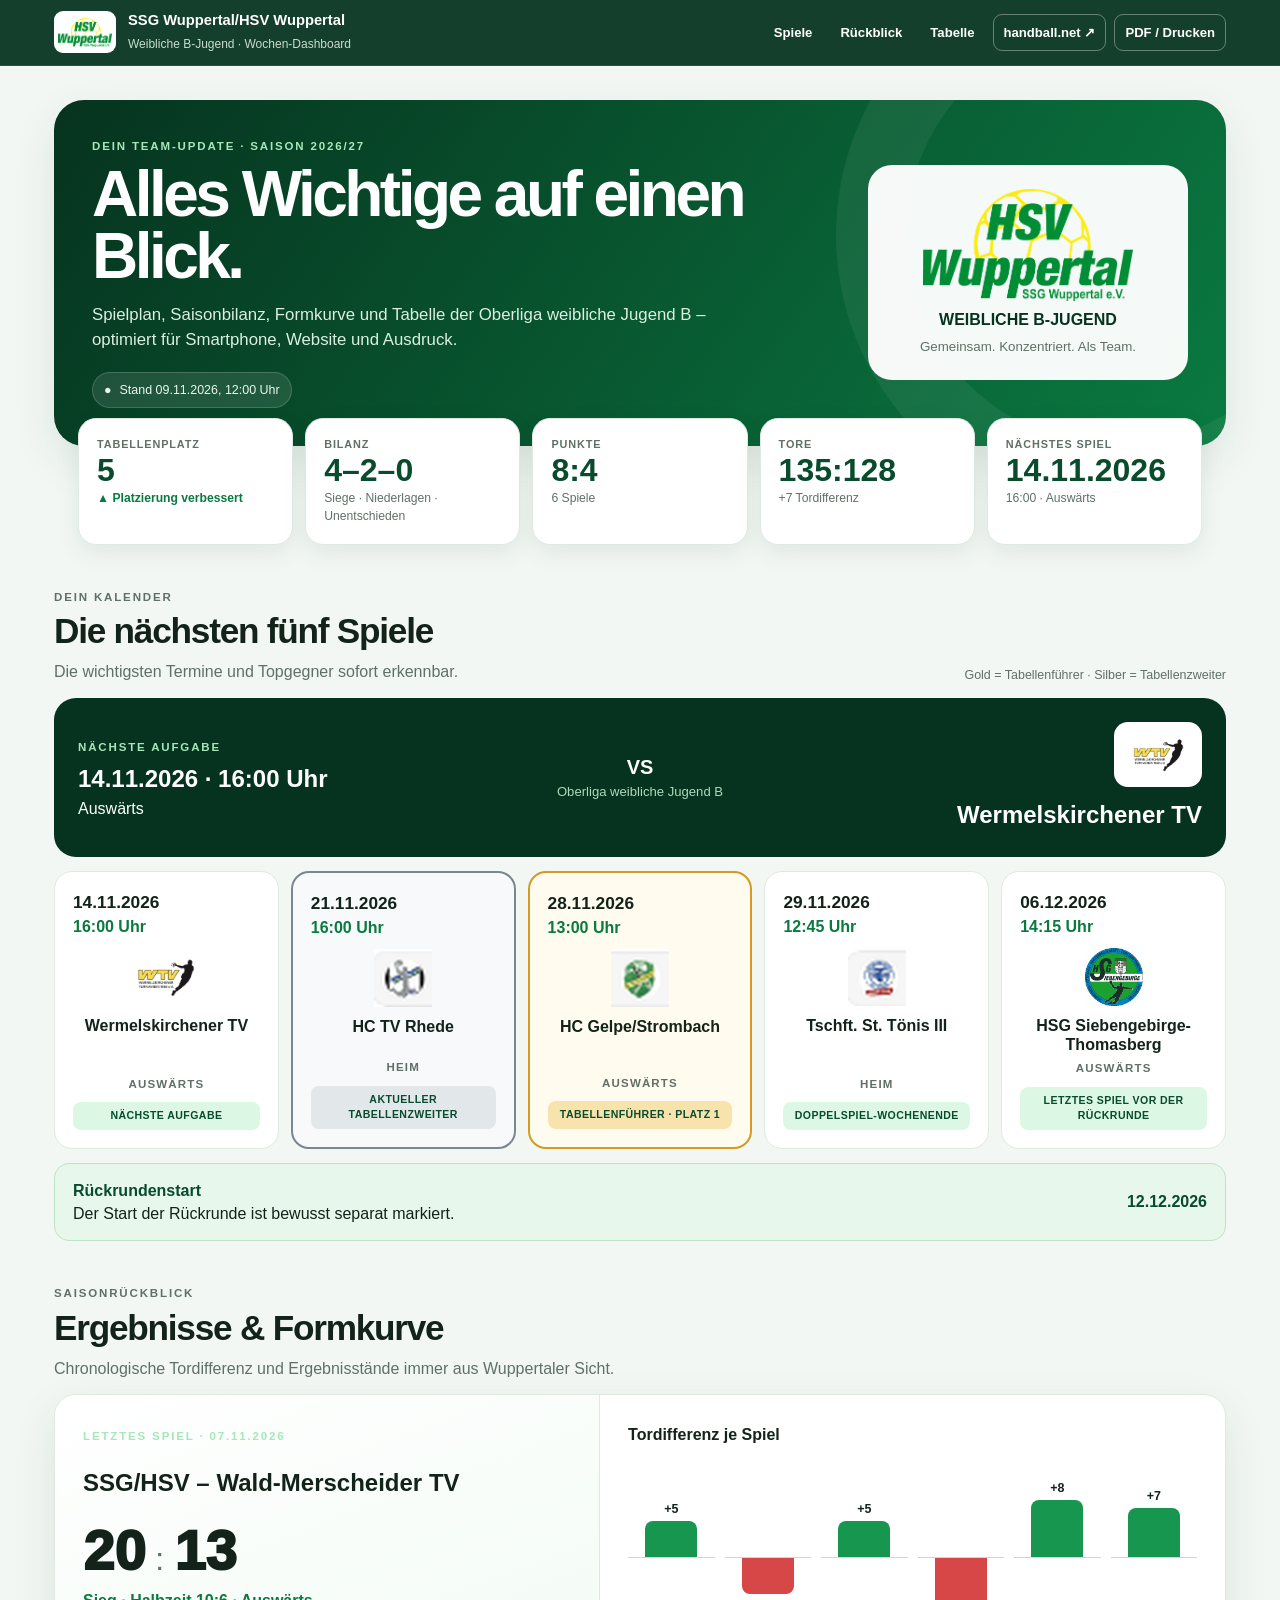
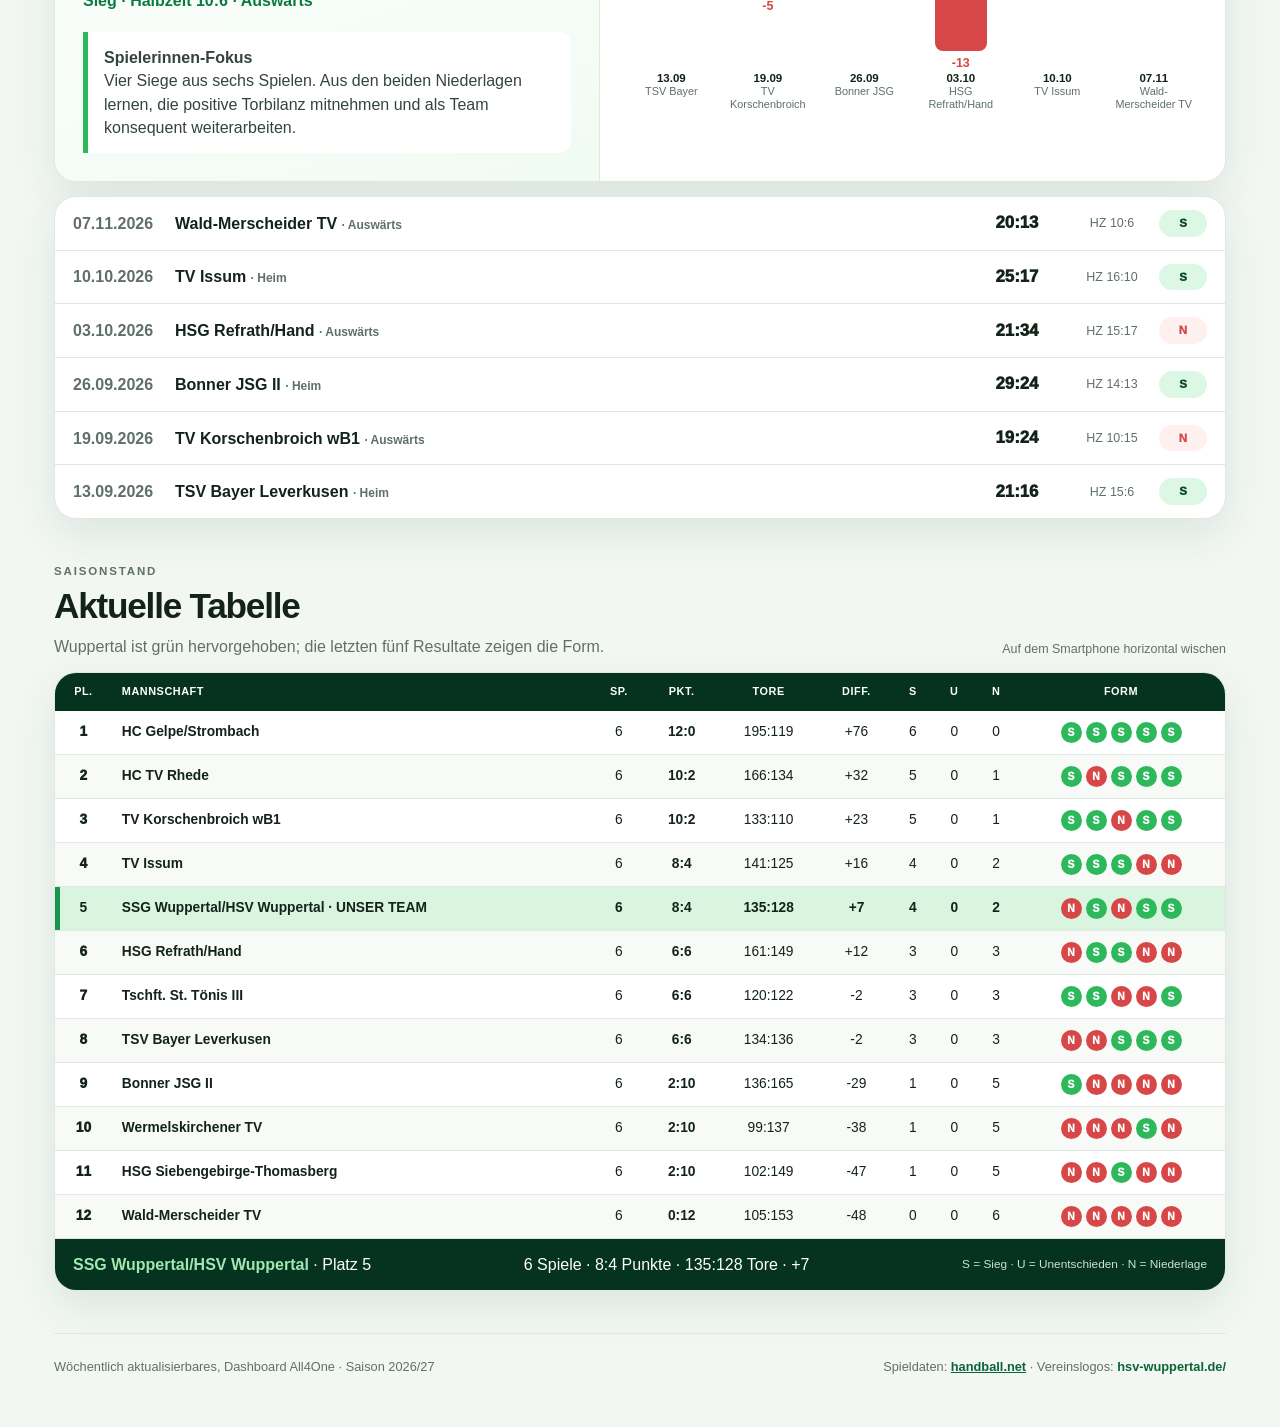
==== dev/index.html @ bbe13c23 "Deploying to gh-pages from @ calewelt-gif/all4one@84060703b39b09c5d0ccb76e76219376c0f7cc1a 🚀" ====
<!doctype html>
<html lang="de">
<head>
  <meta charset="utf-8">
  <meta name="viewport" content="width=device-width,initial-scale=1">
  <meta name="description" content="DEV Branch Wöchentliches Saison-Dashboard der weiblichen B-Jugend von SSG Wuppertal/HSV Wuppertal.">
  <meta name="theme-color" content="#06331f">
  <meta property="og:title" content="SSG Wuppertal/HSV Wuppertal · Wochen-Dashboard">
  <meta property="og:description" content="Spiele, Saisonbilanz, Tabelle und die nächsten Termine auf einen Blick.">
  <meta property="og:type" content="website">
  <meta property="og:image" content="assets/ssg-hsv-wuppertal.png">
  <title>SSG Wuppertal/HSV Wuppertal · Wochen-Dashboard</title>
  <link rel="stylesheet" href="styles.css">
</head>
<body>
  <a class="skip" href="#inhalt">Zum Inhalt</a>
  <header class="topbar">
    <div class="topbar-inner">
      <div class="brand"><img id="brand-logo" alt="Vereinslogo"><div><strong id="team-name">SSG Wuppertal/HSV Wuppertal</strong><span>Weibliche B-Jugend · Wochen-Dashboard</span></div></div>
      <nav class="nav" aria-label="Seitennavigation">
        <a href="#spiele">Spiele</a><a href="#rueckblick">Rückblick</a><a href="#tabelle">Tabelle</a>
        <a class="button" id="source-link" target="_blank" rel="noopener">handball.net ↗</a>
        <a class="button" href="#" id="print-button">PDF / Drucken</a>
      </nav>
    </div>
  </header>

  <main id="inhalt">
    <section class="hero" aria-labelledby="page-title">
      <div class="hero-grid">
        <div>
          <p class="eyebrow">Dein Team-Update · <span id="season">Saison 2026/27</span></p>
          <h1 id="page-title">Alles Wichtige auf einen Blick.</h1>
          <p class="hero-copy">Spielplan, Saisonbilanz, Formkurve und Tabelle der <span id="league">Oberliga weibliche Jugend B</span> – optimiert für Smartphone, Website und Ausdruck.</p>
          <div class="updated">● <span id="updated">Stand 09.11.2026</span></div>
        </div>
        <div class="hero-logo-card"><img id="hero-logo" alt="Logo SSG Wuppertal/HSV Wuppertal"><strong>WEIBLICHE B-JUGEND</strong><small>Gemeinsam. Konzentriert. Als Team.</small></div>
      </div>
    </section>

    <section class="kpis" id="kpis" aria-label="Saisonkennzahlen"></section>

    <section class="section" id="spiele" aria-labelledby="spiele-title">
      <div class="section-head"><div><p class="eyebrow">Dein Kalender</p><h2 id="spiele-title">Die nächsten fünf Spiele</h2><p>Die wichtigsten Termine und Topgegner sofort erkennbar.</p></div><span class="section-note">Gold = Tabellenführer · Silber = Tabellenzweiter</span></div>
      <div class="next-game" id="next-game"></div>
      <div class="fixtures" id="fixtures"></div>
      <div class="round-banner"><span><strong>Rückrundenstart</strong><br>Der Start der Rückrunde ist bewusst separat markiert.</span><strong id="round-date">12.12.2026</strong></div>
    </section>

    <section class="section" id="rueckblick" aria-labelledby="rueckblick-title">
      <div class="section-head"><div><p class="eyebrow">Saisonrückblick</p><h2 id="rueckblick-title">Ergebnisse & Formkurve</h2><p>Chronologische Tordifferenz und Ergebnisstände immer aus Wuppertaler Sicht.</p></div></div>
      <div class="panel back-card">
        <div class="back-summary" id="last-result"></div>
        <div class="chart-wrap"><strong>Tordifferenz je Spiel</strong><div class="diff-chart" id="diff-chart" aria-label="Diagramm der Tordifferenz je Spiel"></div></div>
      </div>
      <div class="panel results-list" id="results-list" aria-label="Bisherige Saisonspiele"></div>
    </section>

    <section class="section" id="tabelle" aria-labelledby="tabelle-title">
      <div class="section-head"><div><p class="eyebrow">Saisonstand</p><h2 id="tabelle-title">Aktuelle Tabelle</h2><p>Wuppertal ist grün hervorgehoben; die letzten fünf Resultate zeigen die Form.</p></div><span class="section-note">Auf dem Smartphone horizontal wischen</span></div>
      <div class="panel table-panel">
        <div class="table-scroll">
          <table class="standings">
            <thead><tr><th>Pl.</th><th class="team-col">Mannschaft</th><th>Sp.</th><th>Pkt.</th><th>Tore</th><th>Diff.</th><th>S</th><th>U</th><th>N</th><th>Form</th></tr></thead>
            <tbody id="standings-body"></tbody>
          </table>
        </div>
        <div class="table-summary" id="table-summary"></div>
      </div>
    </section>

    <footer class="footer">
      <span>Wöchentlich aktualisierbares, Dashboard All4One · Saison 2026/27</span>
      <span>Spieldaten: <a id="footer-source" target="_blank" rel="noopener">handball.net</a> · Vereinslogos: <a id="footer-source" target="_blank" rel="noopener">hsv-wuppertal.de/</a></span>
    </footer>
  </main>

  <script src="dashboard-daten.js"></script>
  <script src="app.js"></script>
</body>
</html>
---- dev/styles.css ----
:root {
  --green-950:#06331f;
  --green-900:#084b2d;
  --green-800:#0b6438;
  --green-700:#0a7a41;
  --green-600:#16964f;
  --green-500:#2eb85c;
  --green-100:#dcf8e4;
  --green-050:#f0fbf3;
  --ink:#13231a;
  --muted:#607067;
  --line:#dfe9e2;
  --panel:#ffffff;
  --bg:#f2f7f3;
  --loss:#d74747;
  --loss-soft:#fff0f0;
  --gold:#d39b21;
  --silver:#7a8791;
  --shadow:0 16px 45px rgba(5,58,32,.09);
  --radius:22px;
}
*{box-sizing:border-box}
html{scroll-behavior:smooth}
body{margin:0;background:var(--bg);color:var(--ink);font-family:Inter,Segoe UI,Roboto,Arial,sans-serif;line-height:1.45}
a{color:inherit}
button,a.button{font:inherit}
.skip{position:absolute;left:-999px;top:auto}.skip:focus{left:16px;top:16px;z-index:100;background:white;padding:12px;border-radius:8px}
.topbar{position:sticky;top:0;z-index:20;background:rgba(6,51,31,.94);backdrop-filter:blur(10px);color:#fff;border-bottom:1px solid rgba(255,255,255,.1)}
.topbar-inner{max-width:1220px;margin:auto;padding:10px 24px;display:flex;align-items:center;justify-content:space-between;gap:20px}
.brand{display:flex;align-items:center;gap:12px;min-width:0}.brand img{width:62px;height:42px;object-fit:contain;background:#fff;border-radius:9px;padding:4px}.brand strong{display:block;font-size:.92rem}.brand span{font-size:.75rem;color:#c7ddce}
.nav{display:flex;align-items:center;gap:8px}.nav a{text-decoration:none;font-weight:700;font-size:.82rem;padding:8px 10px;border-radius:9px}.nav a:hover{background:rgba(255,255,255,.1)}
.nav .button{border:1px solid rgba(255,255,255,.35)}
main{max-width:1220px;margin:auto;padding:34px 24px 50px}
.hero{position:relative;overflow:hidden;border-radius:30px;background:linear-gradient(126deg,var(--green-950),var(--green-700));color:#fff;padding:38px;box-shadow:var(--shadow)}
.hero:after{content:"";position:absolute;width:420px;height:420px;border:70px solid rgba(255,255,255,.06);border-radius:50%;right:-170px;top:-145px}
.eyebrow{text-transform:uppercase;letter-spacing:.16em;font-size:.72rem;font-weight:850;color:#a5e7b8;margin:0 0 9px}
.hero-grid{position:relative;z-index:1;display:grid;grid-template-columns:1.3fr .7fr;gap:34px;align-items:center}
h1{font-size:clamp(2rem,5vw,4.2rem);line-height:.97;letter-spacing:-.055em;margin:0 0 16px;max-width:760px}.hero-copy{max-width:680px;font-size:1.05rem;color:#dbefe1;margin:0}
.hero-logo-card{justify-self:end;width:min(100%,320px);background:rgba(255,255,255,.96);border-radius:24px;padding:24px;text-align:center;color:var(--green-950)}.hero-logo-card img{max-width:230px;width:100%;height:112px;object-fit:contain}.hero-logo-card small{display:block;color:var(--muted);margin-top:6px}.updated{display:inline-flex;gap:8px;align-items:center;margin-top:20px;padding:8px 11px;background:rgba(255,255,255,.1);border:1px solid rgba(255,255,255,.16);border-radius:99px;font-size:.78rem;color:#e9f7ed}
.kpis{position:relative;z-index:2;margin-top:-28px;padding:0 24px;display:grid;grid-template-columns:repeat(5,1fr);gap:12px}.kpi{background:#fff;border:1px solid var(--line);border-radius:18px;padding:18px;box-shadow:0 8px 24px rgba(7,65,35,.08)}.kpi .label{display:block;text-transform:uppercase;letter-spacing:.08em;font-size:.68rem;font-weight:800;color:var(--muted)}.kpi strong{font-size:2rem;line-height:1.08;color:var(--green-900)}.kpi .sub{display:block;font-size:.76rem;color:var(--muted);margin-top:3px}.trend{font-weight:850}.trend.up{color:var(--green-700)}.trend.down{color:var(--loss)}.trend.flat{color:var(--muted)}
.section{margin-top:40px}.section-head{display:flex;justify-content:space-between;gap:18px;align-items:end;margin-bottom:14px}.section-head h2{font-size:clamp(1.5rem,3vw,2.2rem);letter-spacing:-.035em;margin:0}.section-head p{margin:4px 0 0;color:var(--muted)}.section-note{font-size:.78rem;color:var(--muted);white-space:nowrap}
.panel{background:var(--panel);border:1px solid var(--line);border-radius:var(--radius);box-shadow:var(--shadow)}
.next-game{display:grid;grid-template-columns:1fr auto 1fr;align-items:center;gap:22px;background:var(--green-950);color:#fff;padding:24px;border-radius:var(--radius);margin-bottom:14px}.next-game .side{text-align:center}.next-game .side:first-child{text-align:left}.next-game .side:last-child{text-align:right}.next-game img{width:88px;height:65px;object-fit:contain;background:#fff;border-radius:14px;padding:7px}.next-game .vs{font-size:.82rem;color:#afd8bb;text-align:center}.next-game .vs strong{display:block;font-size:1.25rem;color:#fff}.next-game h3{margin:5px 0 0;font-size:clamp(1.1rem,2vw,1.5rem)}
.fixtures{display:grid;grid-template-columns:repeat(5,1fr);gap:12px}.fixture{position:relative;padding:18px;border:1px solid var(--line);border-radius:18px;background:#fff;min-height:200px;display:flex;flex-direction:column}.fixture.featured-gold{border:2px solid var(--gold);background:#fffbef}.fixture.featured-silver{border:2px solid var(--silver);background:#f7f9fa}.fixture .date{font-size:1.08rem;font-weight:900}.fixture .time{color:var(--green-700);font-weight:850}.fixture img{width:64px;height:58px;object-fit:contain;align-self:center;margin:10px 0}.fixture .opponent{text-align:center;font-weight:850;line-height:1.2;flex:1}.fixture .venue{display:block;text-align:center;font-size:.72rem;text-transform:uppercase;letter-spacing:.1em;font-weight:800;color:var(--muted);margin-top:6px}.badge{display:block;margin-top:10px;border-radius:8px;background:var(--green-100);color:var(--green-900);font-size:.66rem;text-align:center;padding:6px;font-weight:900;text-transform:uppercase;letter-spacing:.04em}.featured-gold .badge{background:#f8e3ac}.featured-silver .badge{background:#e2e7ea}
.back-card{display:grid;grid-template-columns:.93fr 1.07fr;overflow:hidden}.back-summary{padding:28px;background:linear-gradient(160deg,#fff,var(--green-050))}.scoreline{display:flex;gap:10px;align-items:baseline;margin:22px 0 7px}.scoreline .team-score{font-size:3.5rem;font-weight:950;line-height:1}.scoreline .colon{font-size:2rem;color:var(--muted)}.outcome{font-weight:900;color:var(--green-700)}.focus{margin-top:20px;border-left:5px solid var(--green-500);padding:14px 16px;background:#fff;border-radius:0 12px 12px 0;color:#33453a}.chart-wrap{padding:28px;border-left:1px solid var(--line)}.diff-chart{height:270px;display:flex;align-items:stretch;gap:10px;padding:6px 0 0}.chart-item{flex:1;min-width:0;display:grid;grid-template-rows:1fr 1fr 52px;position:relative}.chart-positive,.chart-negative{position:relative;border-bottom:1px solid #cbd8cf}.chart-negative{border-bottom:0}.bar{position:absolute;left:20%;width:60%;border-radius:8px 8px 0 0;background:var(--green-600);bottom:0;min-height:4px}.chart-negative .bar{top:0;bottom:auto;background:var(--loss);border-radius:0 0 8px 8px}.bar-value{position:absolute;left:0;right:0;text-align:center;font-weight:900;font-size:.78rem}.chart-positive .bar-value{bottom:calc(var(--h) + 3px)}.chart-negative .bar-value{top:calc(var(--h) + 3px);color:var(--loss)}.chart-label{padding-top:8px;text-align:center;font-size:.68rem;color:var(--muted);line-height:1.15;overflow:hidden}.chart-label strong{display:block;color:var(--ink);font-size:.72rem}
.results-list{margin-top:14px;overflow:hidden}.result-row{display:grid;grid-template-columns:90px 1fr 96px 70px 48px;gap:12px;align-items:center;padding:13px 18px;border-bottom:1px solid var(--line)}.result-row:last-child{border-bottom:0}.result-row .date{font-weight:800;color:var(--muted)}.result-row .match{font-weight:750}.result-row .where{font-size:.75rem;color:var(--muted)}.result-row .score{text-align:center;font-size:1.05rem;font-weight:950}.result-row .half{text-align:center;color:var(--muted);font-size:.78rem}.result-chip{text-align:center;border-radius:99px;padding:5px;font-size:.72rem;font-weight:950}.result-chip.win{background:var(--green-100);color:var(--green-900)}.result-chip.loss{background:var(--loss-soft);color:var(--loss)}
.table-panel{overflow:hidden}.table-scroll{overflow:auto}.standings{width:100%;border-collapse:collapse;font-size:.86rem;min-width:790px}.standings th{position:sticky;top:0;background:var(--green-950);color:#fff;padding:11px 10px;text-align:center;font-size:.68rem;text-transform:uppercase;letter-spacing:.05em;z-index:2}.standings th.team-col{text-align:left}.standings td{padding:11px 10px;border-bottom:1px solid var(--line);text-align:center}.standings td.team-col{text-align:left;font-weight:760}.standings tbody tr:nth-child(even){background:#f8faf8}.standings tr.ours{background:#d9f5df!important;box-shadow:inset 5px 0 var(--green-600)}.standings tr.ours td{font-weight:900}.pos{font-weight:950}.form{display:flex;justify-content:center;gap:4px}.form i{font-style:normal;display:inline-grid;place-items:center;width:21px;height:21px;border-radius:50%;font-size:.65rem;font-weight:950;color:#fff}.form .S{background:var(--green-500)}.form .N{background:var(--loss)}.form .U{background:var(--silver)}
.table-summary{display:flex;flex-wrap:wrap;gap:10px;align-items:center;justify-content:space-between;padding:14px 18px;background:var(--green-950);color:#fff}.table-summary strong{color:#9fe8b3}.legend{font-size:.74rem;color:#cce2d3}
.round-banner{margin-top:14px;padding:15px 18px;border-radius:15px;background:#e7f7eb;border:1px solid #bae4c5;display:flex;justify-content:space-between;gap:14px;align-items:center}.round-banner strong{color:var(--green-900)}
.footer{margin-top:42px;padding:24px 0 0;border-top:1px solid var(--line);display:flex;justify-content:space-between;gap:20px;align-items:center;color:var(--muted);font-size:.8rem}.footer a{font-weight:800;color:var(--green-800)}
.empty-warning{margin:30px auto;max-width:800px;background:#fff0f0;color:#8d2323;border:1px solid #f0c4c4;border-radius:16px;padding:20px}
@media(max-width:980px){.kpis{grid-template-columns:repeat(3,1fr)}.fixtures{grid-template-columns:repeat(3,1fr)}.back-card{grid-template-columns:1fr}.chart-wrap{border-left:0;border-top:1px solid var(--line)}}
@media(max-width:720px){.topbar-inner{padding:8px 14px}.nav a:not(.button){display:none}.brand span{display:none}main{padding:18px 14px 36px}.hero{padding:27px 22px}.hero-grid{grid-template-columns:1fr}.hero-logo-card{justify-self:start;width:170px;padding:12px}.hero-logo-card img{height:65px}.kpis{margin-top:12px;padding:0;grid-template-columns:repeat(2,1fr)}.kpi:last-child{grid-column:1/-1}.fixtures{grid-template-columns:1fr 1fr}.next-game{grid-template-columns:1fr;text-align:center}.next-game .side,.next-game .side:first-child,.next-game .side:last-child{text-align:center}.result-row{grid-template-columns:76px 1fr 70px 40px}.result-row .half{display:none}.section-head{align-items:start;flex-direction:column}.section-note{white-space:normal}.footer{align-items:flex-start;flex-direction:column}}
@media(max-width:440px){.fixtures{grid-template-columns:1fr}.kpis{gap:8px}.kpi{padding:14px}.kpi strong{font-size:1.6rem}.result-row{grid-template-columns:1fr 66px 40px}.result-row .date{grid-column:1/-1;font-size:.72rem}.chart-wrap,.back-summary{padding:20px}.diff-chart{gap:4px}.chart-label{font-size:.58rem}}
@media print{.topbar{position:static}.nav{display:none}body{background:#fff}.hero,.panel,.kpi{box-shadow:none}.section{break-inside:avoid}.table-scroll{overflow:visible}.standings{min-width:0;font-size:8pt}.footer{break-before:avoid}}
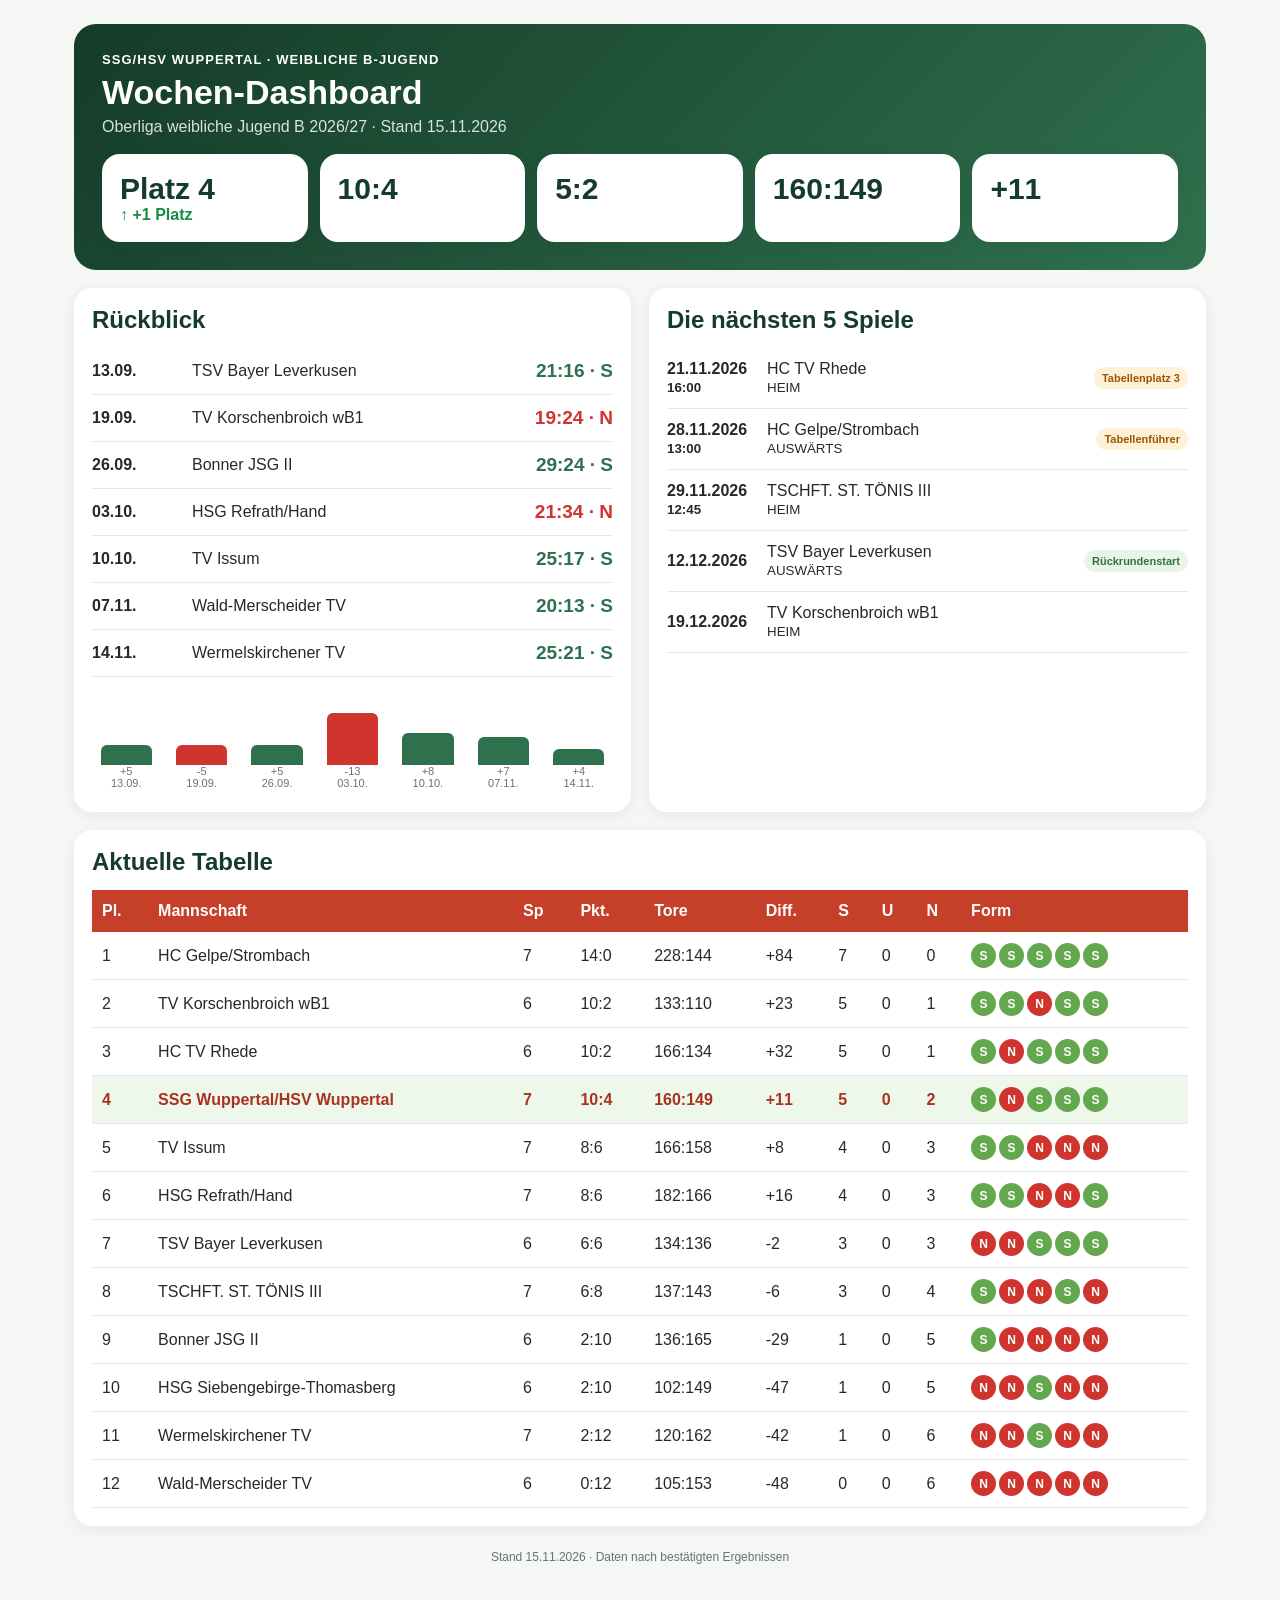
==== commit c29c40b3: "Deploying to gh-pages from @ calewelt-gif/all4one@d96a28d42639a2ae8aea794a2ec613726352c604 🚀" ====
--- a/dev/index.html
+++ b/dev/index.html
@@ -1,81 +1,5 @@
-<!doctype html>
-<html lang="de">
-<head>
-  <meta charset="utf-8">
-  <meta name="viewport" content="width=device-width,initial-scale=1">
-  <meta name="description" content="DEV Branch Wöchentliches Saison-Dashboard der weiblichen B-Jugend von SSG Wuppertal/HSV Wuppertal.">
-  <meta name="theme-color" content="#06331f">
-  <meta property="og:title" content="SSG Wuppertal/HSV Wuppertal · Wochen-Dashboard">
-  <meta property="og:description" content="Spiele, Saisonbilanz, Tabelle und die nächsten Termine auf einen Blick.">
-  <meta property="og:type" content="website">
-  <meta property="og:image" content="assets/ssg-hsv-wuppertal.png">
-  <title>SSG Wuppertal/HSV Wuppertal · Wochen-Dashboard</title>
-  <link rel="stylesheet" href="styles.css">
-</head>
-<body>
-  <a class="skip" href="#inhalt">Zum Inhalt</a>
-  <header class="topbar">
-    <div class="topbar-inner">
-      <div class="brand"><img id="brand-logo" alt="Vereinslogo"><div><strong id="team-name">SSG Wuppertal/HSV Wuppertal</strong><span>Weibliche B-Jugend · Wochen-Dashboard</span></div></div>
-      <nav class="nav" aria-label="Seitennavigation">
-        <a href="#spiele">Spiele</a><a href="#rueckblick">Rückblick</a><a href="#tabelle">Tabelle</a>
-        <a class="button" id="source-link" target="_blank" rel="noopener">handball.net ↗</a>
-        <a class="button" href="#" id="print-button">PDF / Drucken</a>
-      </nav>
-    </div>
-  </header>
-
-  <main id="inhalt">
-    <section class="hero" aria-labelledby="page-title">
-      <div class="hero-grid">
-        <div>
-          <p class="eyebrow">Dein Team-Update · <span id="season">Saison 2026/27</span></p>
-          <h1 id="page-title">Alles Wichtige auf einen Blick.</h1>
-          <p class="hero-copy">Spielplan, Saisonbilanz, Formkurve und Tabelle der <span id="league">Oberliga weibliche Jugend B</span> – optimiert für Smartphone, Website und Ausdruck.</p>
-          <div class="updated">● <span id="updated">Stand 09.11.2026</span></div>
-        </div>
-        <div class="hero-logo-card"><img id="hero-logo" alt="Logo SSG Wuppertal/HSV Wuppertal"><strong>WEIBLICHE B-JUGEND</strong><small>Gemeinsam. Konzentriert. Als Team.</small></div>
-      </div>
-    </section>
-
-    <section class="kpis" id="kpis" aria-label="Saisonkennzahlen"></section>
-
-    <section class="section" id="spiele" aria-labelledby="spiele-title">
-      <div class="section-head"><div><p class="eyebrow">Dein Kalender</p><h2 id="spiele-title">Die nächsten fünf Spiele</h2><p>Die wichtigsten Termine und Topgegner sofort erkennbar.</p></div><span class="section-note">Gold = Tabellenführer · Silber = Tabellenzweiter</span></div>
-      <div class="next-game" id="next-game"></div>
-      <div class="fixtures" id="fixtures"></div>
-      <div class="round-banner"><span><strong>Rückrundenstart</strong><br>Der Start der Rückrunde ist bewusst separat markiert.</span><strong id="round-date">12.12.2026</strong></div>
-    </section>
-
-    <section class="section" id="rueckblick" aria-labelledby="rueckblick-title">
-      <div class="section-head"><div><p class="eyebrow">Saisonrückblick</p><h2 id="rueckblick-title">Ergebnisse & Formkurve</h2><p>Chronologische Tordifferenz und Ergebnisstände immer aus Wuppertaler Sicht.</p></div></div>
-      <div class="panel back-card">
-        <div class="back-summary" id="last-result"></div>
-        <div class="chart-wrap"><strong>Tordifferenz je Spiel</strong><div class="diff-chart" id="diff-chart" aria-label="Diagramm der Tordifferenz je Spiel"></div></div>
-      </div>
-      <div class="panel results-list" id="results-list" aria-label="Bisherige Saisonspiele"></div>
-    </section>
-
-    <section class="section" id="tabelle" aria-labelledby="tabelle-title">
-      <div class="section-head"><div><p class="eyebrow">Saisonstand</p><h2 id="tabelle-title">Aktuelle Tabelle</h2><p>Wuppertal ist grün hervorgehoben; die letzten fünf Resultate zeigen die Form.</p></div><span class="section-note">Auf dem Smartphone horizontal wischen</span></div>
-      <div class="panel table-panel">
-        <div class="table-scroll">
-          <table class="standings">
-            <thead><tr><th>Pl.</th><th class="team-col">Mannschaft</th><th>Sp.</th><th>Pkt.</th><th>Tore</th><th>Diff.</th><th>S</th><th>U</th><th>N</th><th>Form</th></tr></thead>
-            <tbody id="standings-body"></tbody>
-          </table>
-        </div>
-        <div class="table-summary" id="table-summary"></div>
-      </div>
-    </section>
-
-    <footer class="footer">
-      <span>Wöchentlich aktualisierbares, Dashboard All4One · Saison 2026/27</span>
-      <span>Spieldaten: <a id="footer-source" target="_blank" rel="noopener">handball.net</a> · Vereinslogos: <a id="footer-source" target="_blank" rel="noopener">hsv-wuppertal.de/</a></span>
-    </footer>
-  </main>
-
-  <script src="dashboard-daten.js"></script>
-  <script src="app.js"></script>
-</body>
-</html>
+<!doctype html><html lang="de"><head><meta charset="utf-8"><meta name="viewport" content="width=device-width,initial-scale=1"><title>SSG/HSV Wuppertal Wochen-Dashboard</title><style>
+:root{--g:#2f714d;--lg:#63a84e;--dg:#153b29;--r:#cf342f;--bg:#f4f7f4;--ink:#252a27;--muted:#68736c;--gold:#f2a32b}*{box-sizing:border-box}body{margin:0;font-family:Arial,sans-serif;background:var(--bg);color:var(--ink)}main{max-width:1180px;margin:auto;padding:24px}.hero{background:linear-gradient(135deg,var(--dg),var(--g));color:white;border-radius:22px;padding:28px}.eyebrow{font-size:13px;font-weight:800;letter-spacing:.08em}.hero h1{margin:6px 0;font-size:34px}.meta{opacity:.84}.cards{display:grid;grid-template-columns:repeat(5,1fr);gap:12px;margin-top:18px}.card,.panel{background:white;border-radius:18px;padding:18px;box-shadow:0 3px 14px #153b2912}.card b{display:block;font-size:30px;color:var(--dg)}.up{color:#168c45;font-weight:800}.grid{display:grid;grid-template-columns:1fr 1fr;gap:18px;margin-top:18px}.panel h2{margin:0 0 14px;color:var(--dg)}.fixture,.result{display:grid;grid-template-columns:90px 1fr auto;gap:10px;padding:12px 0;border-bottom:1px solid #e6ebe7;align-items:center}.badge{font-size:11px;font-weight:800;padding:5px 8px;border-radius:99px;background:#e9f5e5;color:var(--g)}.hot{background:#fff0d8;color:#9a5700}.score{font-size:19px;font-weight:800}.win{color:var(--g)}.loss{color:var(--r)}.bars{display:flex;align-items:center;gap:7px;height:110px;margin-top:7px}.barwrap{flex:1;text-align:center;font-size:11px;color:var(--muted)}.bar{height:76px;display:flex;align-items:flex-end;justify-content:center}.bar i{display:block;width:75%;border-radius:6px 6px 0 0}.table-panel{margin-top:18px;overflow:hidden}.table-title{margin:0 0 14px!important;position:static!important;transform:none!important}.table-scroll{overflow-x:auto}table{width:100%;border-collapse:collapse;min-width:900px}th{background:#c63f28;color:white;text-align:left;padding:12px 10px}td{padding:11px 10px;border-bottom:1px solid #e5e9e6}.us{background:#eef8ea;color:#a93221;font-weight:700}.form span{display:inline-grid;place-items:center;width:25px;height:25px;border-radius:50%;color:white;font-size:12px;font-weight:800;margin-right:3px}.s{background:var(--lg)}.n{background:var(--r)}footer{text-align:center;color:var(--muted);font-size:12px;padding:24px}@media(max-width:800px){.cards{grid-template-columns:repeat(2,1fr)}.grid{grid-template-columns:1fr}.hero h1{font-size:27px}main{padding:12px}.fixture,.result{grid-template-columns:72px 1fr auto}}
+</style></head><body><main><section class="hero"><div class="eyebrow">SSG/HSV WUPPERTAL · WEIBLICHE B-JUGEND</div><h1>Wochen-Dashboard</h1><div class="meta" id="meta"></div><div class="cards" id="cards"></div></section><section class="grid"><div class="panel"><h2>Rückblick</h2><div id="results"></div><div class="bars" id="bars"></div></div><div class="panel"><h2>Die nächsten 5 Spiele</h2><div id="fixtures"></div></div></section><section class="panel table-panel"><h2 class="table-title">Aktuelle Tabelle</h2><div class="table-scroll"><table><thead><tr><th>Pl.</th><th>Mannschaft</th><th>Sp</th><th>Pkt.</th><th>Tore</th><th>Diff.</th><th>S</th><th>U</th><th>N</th><th>Form</th></tr></thead><tbody id="tbody"></tbody></table></div></section><footer>Stand <span id="stand"></span> · Daten nach bestätigten Ergebnissen</footer></main><script src="dashboard-daten.js"></script><script>
+const d=window.DASHBOARD_DATA;$=x=>document.getElementById(x);$('meta').textContent=`${d.liga} · Stand ${d.stand}`;$('stand').textContent=d.stand;$('cards').innerHTML=[[`Platz ${d.platz}`,`<span class="up">↑ ${d.tendenz}</span>`],[d.punkte,'Punkte'],[`${d.siege}:${d.niederlagen}`,'Siege : Niederlagen'],[d.tore,'Tore'],[`+${d.differenz}`,'Tordifferenz']].map(x=>`<div class="card"><b>${x[0]}</b><span>${x[1]}</span></div>`).join('');$('results').innerHTML=d.rueckblick.map(x=>`<div class="result"><strong>${x[0]}</strong><span>${x[1]}</span><span class="score ${x[3]=='S'?'win':'loss'}">${x[2]} · ${x[3]}</span></div>`).join('');$('bars').innerHTML=d.rueckblick.map(x=>{let h=Math.max(12,Math.abs(x[4])*4);return `<div class="barwrap"><div class="bar"><i style="height:${h}px;background:${x[4]>=0?'var(--g)':'var(--r)'}"></i></div>${x[4]>0?'+':''}${x[4]}<br>${x[0]}</div>`}).join('');$('fixtures').innerHTML=d.naechste.map((x,i)=>`<div class="fixture"><strong>${x[0]}<br><small>${x[1]}</small></strong><span>${x[2]}<br><small>${x[3]}</small></span>${x[4]?`<span class="badge ${i<2?'hot':''}">${x[4]}</span>`:''}</div>`).join('');$('tbody').innerHTML=d.tabelle.map(x=>`<tr class="${x[1]==d.team?'us':''}"><td>${x[0]}</td><td>${x[1]}</td><td>${x[2]}</td><td>${x[3]}</td><td>${x[4]}</td><td>${x[5]>0?'+':''}${x[5]}</td><td>${x[6]}</td><td>${x[7]}</td><td>${x[8]}</td><td class="form">${[...x[9]].map(v=>`<span class="${v.toLowerCase()}">${v}</span>`).join('')}</td></tr>`).join('');
+</script></body></html>
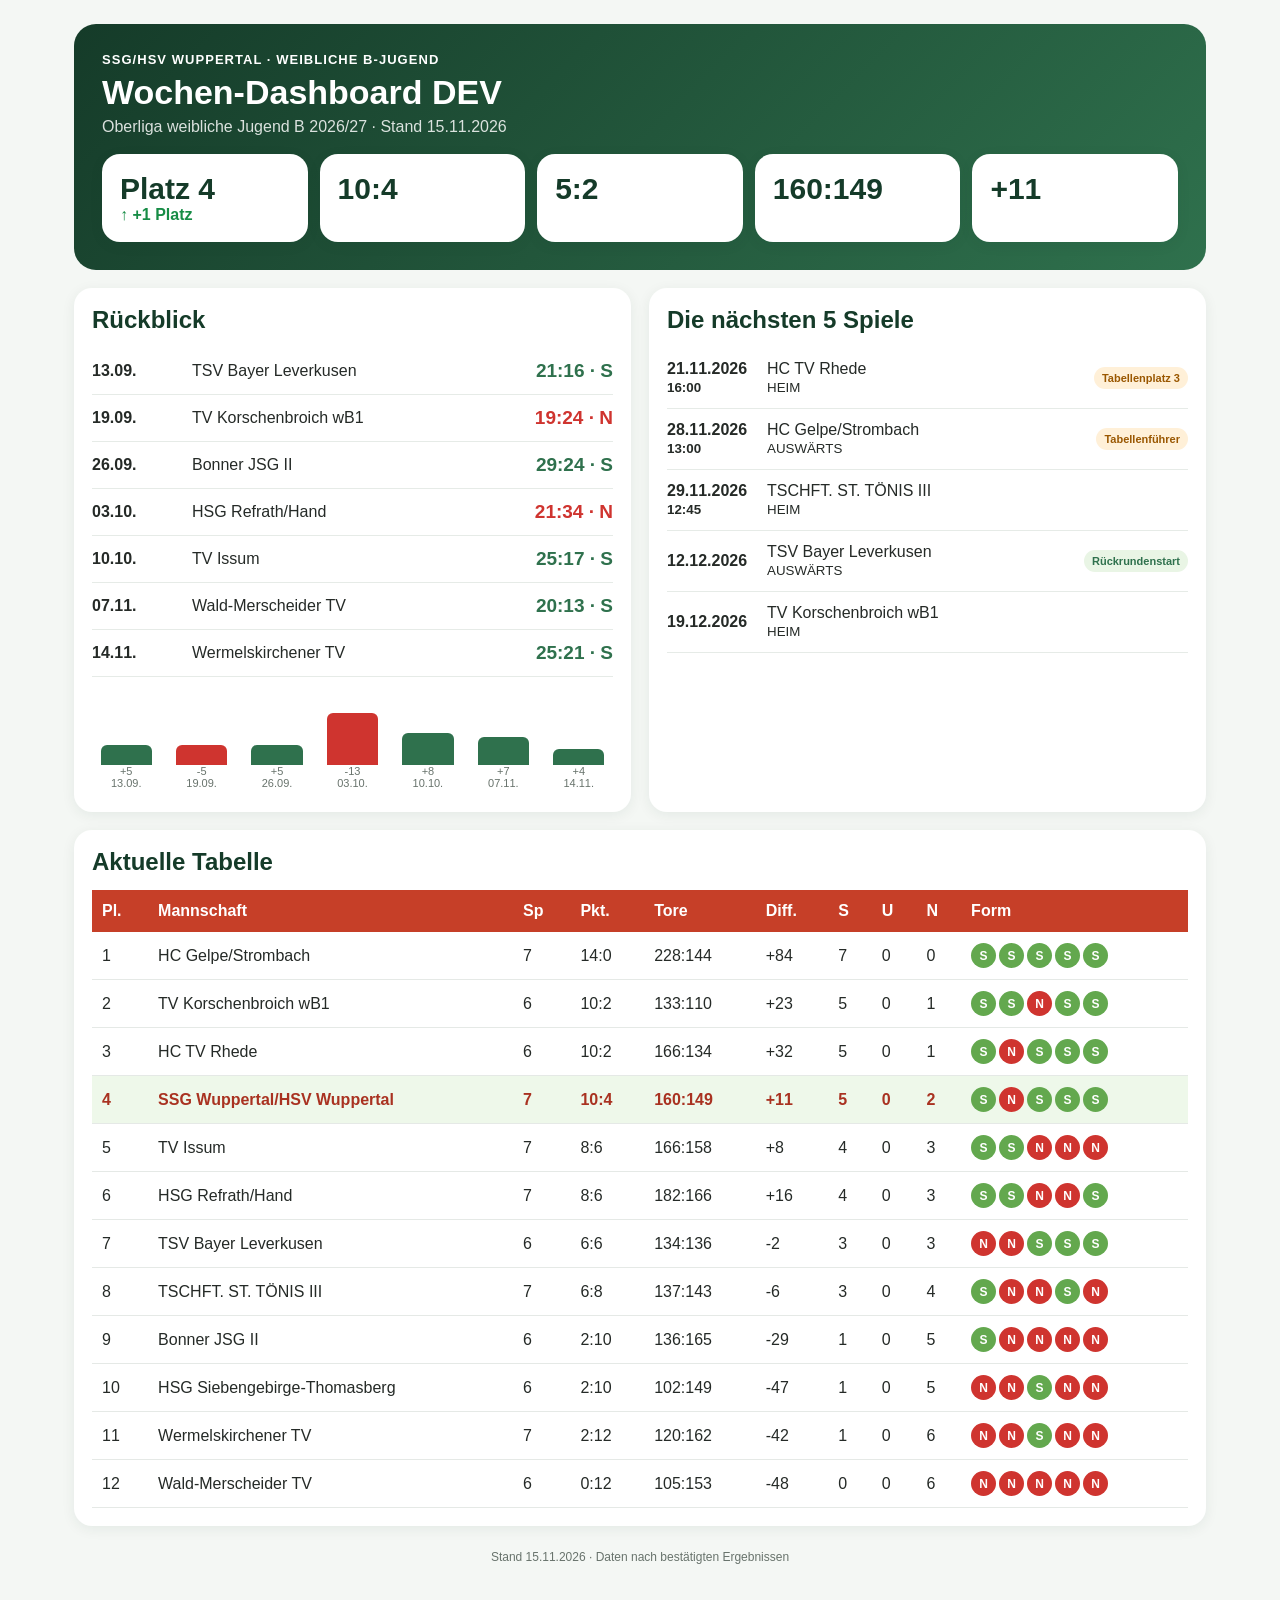
==== commit e82003ad: "Deploying to gh-pages from @ calewelt-gif/all4one@c5ae0fc618847bd5f4becb715eece4d314e6e8b4 🚀" ====
--- a/dev/index.html
+++ b/dev/index.html
@@ -1,5 +1,5 @@
 <!doctype html><html lang="de"><head><meta charset="utf-8"><meta name="viewport" content="width=device-width,initial-scale=1"><title>SSG/HSV Wuppertal Wochen-Dashboard</title><style>
 :root{--g:#2f714d;--lg:#63a84e;--dg:#153b29;--r:#cf342f;--bg:#f4f7f4;--ink:#252a27;--muted:#68736c;--gold:#f2a32b}*{box-sizing:border-box}body{margin:0;font-family:Arial,sans-serif;background:var(--bg);color:var(--ink)}main{max-width:1180px;margin:auto;padding:24px}.hero{background:linear-gradient(135deg,var(--dg),var(--g));color:white;border-radius:22px;padding:28px}.eyebrow{font-size:13px;font-weight:800;letter-spacing:.08em}.hero h1{margin:6px 0;font-size:34px}.meta{opacity:.84}.cards{display:grid;grid-template-columns:repeat(5,1fr);gap:12px;margin-top:18px}.card,.panel{background:white;border-radius:18px;padding:18px;box-shadow:0 3px 14px #153b2912}.card b{display:block;font-size:30px;color:var(--dg)}.up{color:#168c45;font-weight:800}.grid{display:grid;grid-template-columns:1fr 1fr;gap:18px;margin-top:18px}.panel h2{margin:0 0 14px;color:var(--dg)}.fixture,.result{display:grid;grid-template-columns:90px 1fr auto;gap:10px;padding:12px 0;border-bottom:1px solid #e6ebe7;align-items:center}.badge{font-size:11px;font-weight:800;padding:5px 8px;border-radius:99px;background:#e9f5e5;color:var(--g)}.hot{background:#fff0d8;color:#9a5700}.score{font-size:19px;font-weight:800}.win{color:var(--g)}.loss{color:var(--r)}.bars{display:flex;align-items:center;gap:7px;height:110px;margin-top:7px}.barwrap{flex:1;text-align:center;font-size:11px;color:var(--muted)}.bar{height:76px;display:flex;align-items:flex-end;justify-content:center}.bar i{display:block;width:75%;border-radius:6px 6px 0 0}.table-panel{margin-top:18px;overflow:hidden}.table-title{margin:0 0 14px!important;position:static!important;transform:none!important}.table-scroll{overflow-x:auto}table{width:100%;border-collapse:collapse;min-width:900px}th{background:#c63f28;color:white;text-align:left;padding:12px 10px}td{padding:11px 10px;border-bottom:1px solid #e5e9e6}.us{background:#eef8ea;color:#a93221;font-weight:700}.form span{display:inline-grid;place-items:center;width:25px;height:25px;border-radius:50%;color:white;font-size:12px;font-weight:800;margin-right:3px}.s{background:var(--lg)}.n{background:var(--r)}footer{text-align:center;color:var(--muted);font-size:12px;padding:24px}@media(max-width:800px){.cards{grid-template-columns:repeat(2,1fr)}.grid{grid-template-columns:1fr}.hero h1{font-size:27px}main{padding:12px}.fixture,.result{grid-template-columns:72px 1fr auto}}
-</style></head><body><main><section class="hero"><div class="eyebrow">SSG/HSV WUPPERTAL · WEIBLICHE B-JUGEND</div><h1>Wochen-Dashboard</h1><div class="meta" id="meta"></div><div class="cards" id="cards"></div></section><section class="grid"><div class="panel"><h2>Rückblick</h2><div id="results"></div><div class="bars" id="bars"></div></div><div class="panel"><h2>Die nächsten 5 Spiele</h2><div id="fixtures"></div></div></section><section class="panel table-panel"><h2 class="table-title">Aktuelle Tabelle</h2><div class="table-scroll"><table><thead><tr><th>Pl.</th><th>Mannschaft</th><th>Sp</th><th>Pkt.</th><th>Tore</th><th>Diff.</th><th>S</th><th>U</th><th>N</th><th>Form</th></tr></thead><tbody id="tbody"></tbody></table></div></section><footer>Stand <span id="stand"></span> · Daten nach bestätigten Ergebnissen</footer></main><script src="dashboard-daten.js"></script><script>
+</style></head><body><main><section class="hero"><div class="eyebrow">SSG/HSV WUPPERTAL · WEIBLICHE B-JUGEND</div><h1>Wochen-Dashboard DEV</h1><div class="meta" id="meta"></div><div class="cards" id="cards"></div></section><section class="grid"><div class="panel"><h2>Rückblick</h2><div id="results"></div><div class="bars" id="bars"></div></div><div class="panel"><h2>Die nächsten 5 Spiele</h2><div id="fixtures"></div></div></section><section class="panel table-panel"><h2 class="table-title">Aktuelle Tabelle</h2><div class="table-scroll"><table><thead><tr><th>Pl.</th><th>Mannschaft</th><th>Sp</th><th>Pkt.</th><th>Tore</th><th>Diff.</th><th>S</th><th>U</th><th>N</th><th>Form</th></tr></thead><tbody id="tbody"></tbody></table></div></section><footer>Stand <span id="stand"></span> · Daten nach bestätigten Ergebnissen</footer></main><script src="dashboard-daten.js"></script><script>
 const d=window.DASHBOARD_DATA;$=x=>document.getElementById(x);$('meta').textContent=`${d.liga} · Stand ${d.stand}`;$('stand').textContent=d.stand;$('cards').innerHTML=[[`Platz ${d.platz}`,`<span class="up">↑ ${d.tendenz}</span>`],[d.punkte,'Punkte'],[`${d.siege}:${d.niederlagen}`,'Siege : Niederlagen'],[d.tore,'Tore'],[`+${d.differenz}`,'Tordifferenz']].map(x=>`<div class="card"><b>${x[0]}</b><span>${x[1]}</span></div>`).join('');$('results').innerHTML=d.rueckblick.map(x=>`<div class="result"><strong>${x[0]}</strong><span>${x[1]}</span><span class="score ${x[3]=='S'?'win':'loss'}">${x[2]} · ${x[3]}</span></div>`).join('');$('bars').innerHTML=d.rueckblick.map(x=>{let h=Math.max(12,Math.abs(x[4])*4);return `<div class="barwrap"><div class="bar"><i style="height:${h}px;background:${x[4]>=0?'var(--g)':'var(--r)'}"></i></div>${x[4]>0?'+':''}${x[4]}<br>${x[0]}</div>`}).join('');$('fixtures').innerHTML=d.naechste.map((x,i)=>`<div class="fixture"><strong>${x[0]}<br><small>${x[1]}</small></strong><span>${x[2]}<br><small>${x[3]}</small></span>${x[4]?`<span class="badge ${i<2?'hot':''}">${x[4]}</span>`:''}</div>`).join('');$('tbody').innerHTML=d.tabelle.map(x=>`<tr class="${x[1]==d.team?'us':''}"><td>${x[0]}</td><td>${x[1]}</td><td>${x[2]}</td><td>${x[3]}</td><td>${x[4]}</td><td>${x[5]>0?'+':''}${x[5]}</td><td>${x[6]}</td><td>${x[7]}</td><td>${x[8]}</td><td class="form">${[...x[9]].map(v=>`<span class="${v.toLowerCase()}">${v}</span>`).join('')}</td></tr>`).join('');
 </script></body></html>
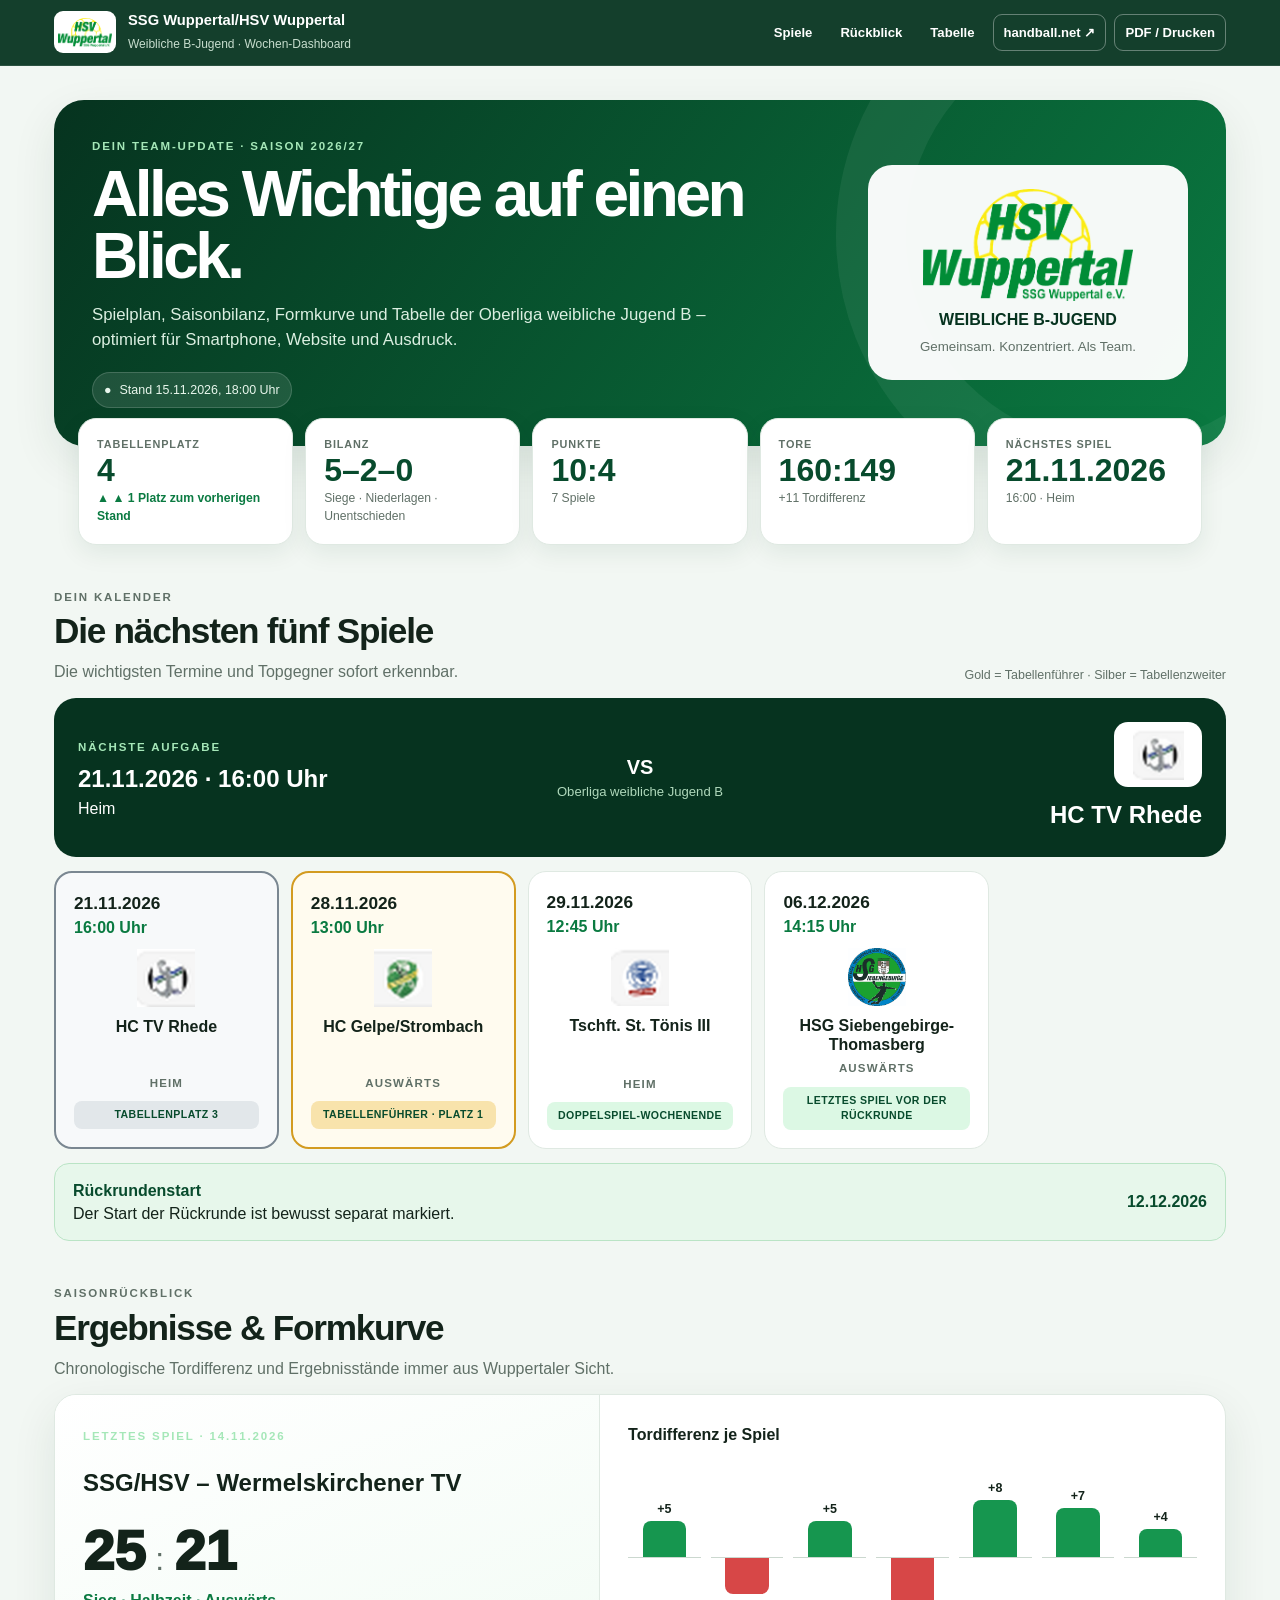
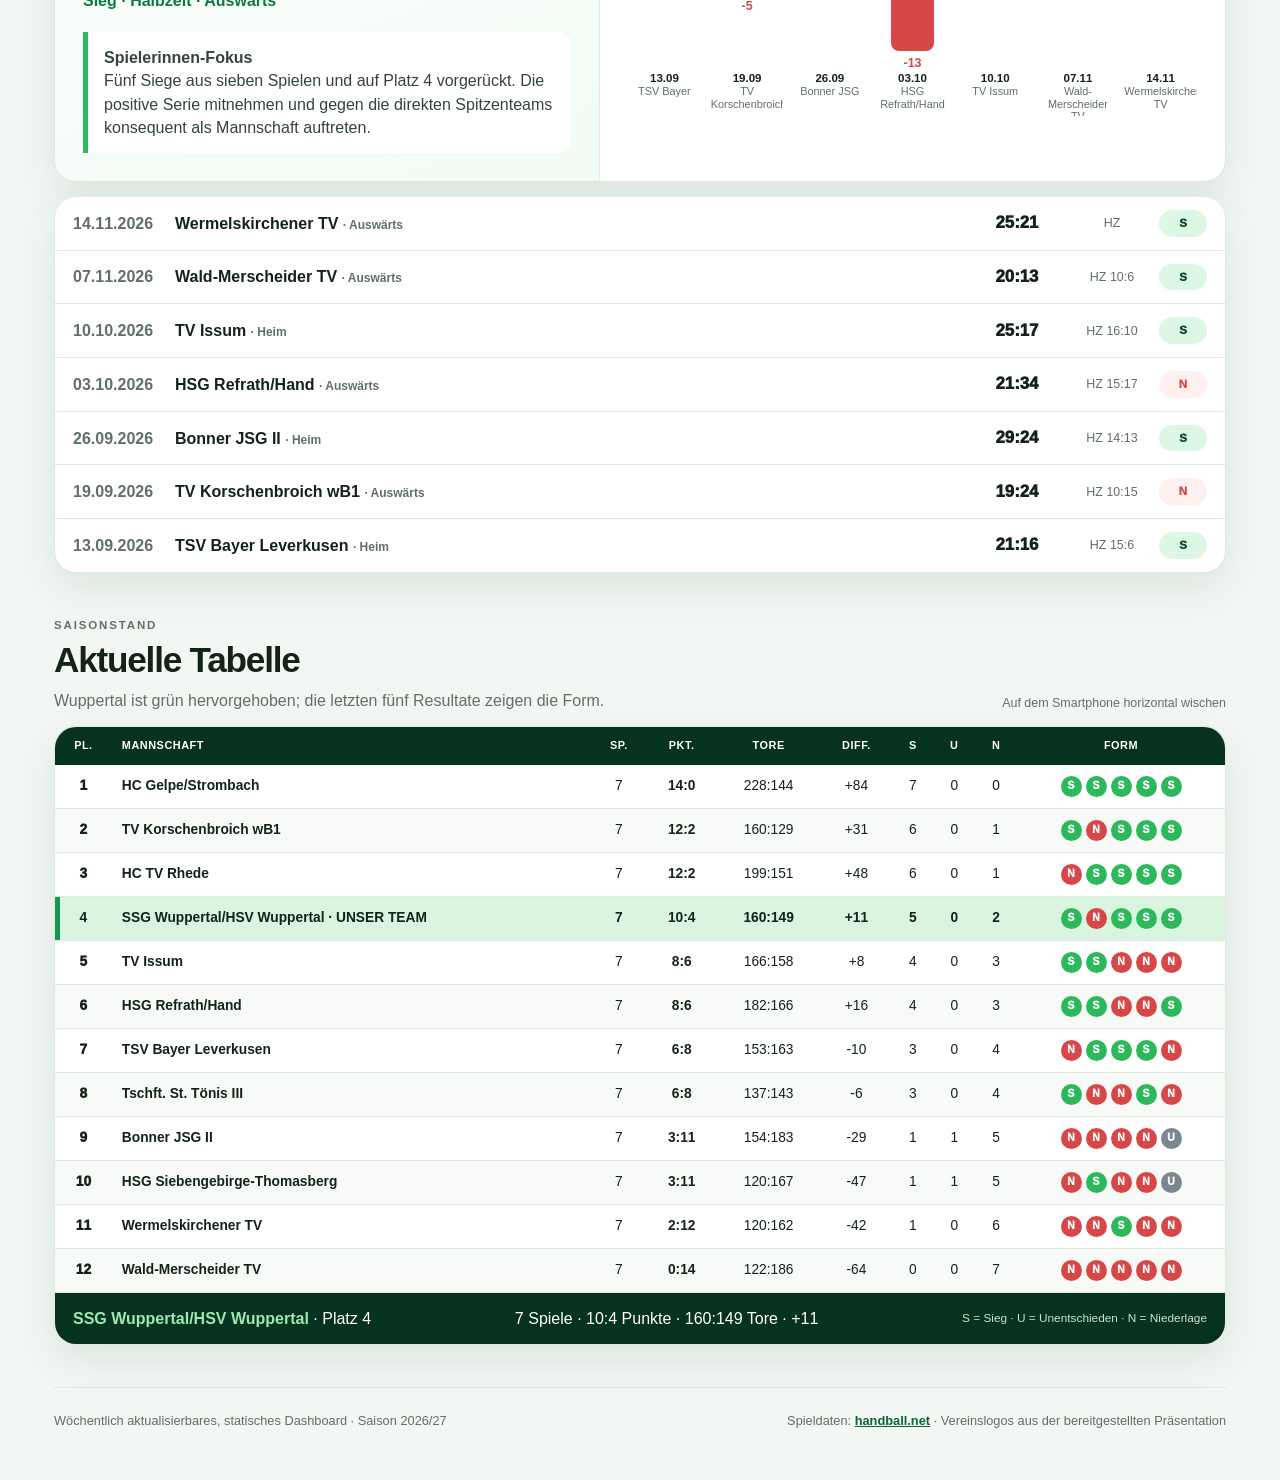
==== commit 52a1734a: "Deploying to gh-pages from @ calewelt-gif/all4one@94319e342a78cc19b604958397bb2ccf427f1bb4 🚀" ====
--- a/dev/index.html
+++ b/dev/index.html
@@ -1,5 +1,81 @@
-<!doctype html><html lang="de"><head><meta charset="utf-8"><meta name="viewport" content="width=device-width,initial-scale=1"><title>SSG/HSV Wuppertal Wochen-Dashboard</title><style>
-:root{--g:#2f714d;--lg:#63a84e;--dg:#153b29;--r:#cf342f;--bg:#f4f7f4;--ink:#252a27;--muted:#68736c;--gold:#f2a32b}*{box-sizing:border-box}body{margin:0;font-family:Arial,sans-serif;background:var(--bg);color:var(--ink)}main{max-width:1180px;margin:auto;padding:24px}.hero{background:linear-gradient(135deg,var(--dg),var(--g));color:white;border-radius:22px;padding:28px}.eyebrow{font-size:13px;font-weight:800;letter-spacing:.08em}.hero h1{margin:6px 0;font-size:34px}.meta{opacity:.84}.cards{display:grid;grid-template-columns:repeat(5,1fr);gap:12px;margin-top:18px}.card,.panel{background:white;border-radius:18px;padding:18px;box-shadow:0 3px 14px #153b2912}.card b{display:block;font-size:30px;color:var(--dg)}.up{color:#168c45;font-weight:800}.grid{display:grid;grid-template-columns:1fr 1fr;gap:18px;margin-top:18px}.panel h2{margin:0 0 14px;color:var(--dg)}.fixture,.result{display:grid;grid-template-columns:90px 1fr auto;gap:10px;padding:12px 0;border-bottom:1px solid #e6ebe7;align-items:center}.badge{font-size:11px;font-weight:800;padding:5px 8px;border-radius:99px;background:#e9f5e5;color:var(--g)}.hot{background:#fff0d8;color:#9a5700}.score{font-size:19px;font-weight:800}.win{color:var(--g)}.loss{color:var(--r)}.bars{display:flex;align-items:center;gap:7px;height:110px;margin-top:7px}.barwrap{flex:1;text-align:center;font-size:11px;color:var(--muted)}.bar{height:76px;display:flex;align-items:flex-end;justify-content:center}.bar i{display:block;width:75%;border-radius:6px 6px 0 0}.table-panel{margin-top:18px;overflow:hidden}.table-title{margin:0 0 14px!important;position:static!important;transform:none!important}.table-scroll{overflow-x:auto}table{width:100%;border-collapse:collapse;min-width:900px}th{background:#c63f28;color:white;text-align:left;padding:12px 10px}td{padding:11px 10px;border-bottom:1px solid #e5e9e6}.us{background:#eef8ea;color:#a93221;font-weight:700}.form span{display:inline-grid;place-items:center;width:25px;height:25px;border-radius:50%;color:white;font-size:12px;font-weight:800;margin-right:3px}.s{background:var(--lg)}.n{background:var(--r)}footer{text-align:center;color:var(--muted);font-size:12px;padding:24px}@media(max-width:800px){.cards{grid-template-columns:repeat(2,1fr)}.grid{grid-template-columns:1fr}.hero h1{font-size:27px}main{padding:12px}.fixture,.result{grid-template-columns:72px 1fr auto}}
-</style></head><body><main><section class="hero"><div class="eyebrow">SSG/HSV WUPPERTAL · WEIBLICHE B-JUGEND</div><h1>Wochen-Dashboard DEV</h1><div class="meta" id="meta"></div><div class="cards" id="cards"></div></section><section class="grid"><div class="panel"><h2>Rückblick</h2><div id="results"></div><div class="bars" id="bars"></div></div><div class="panel"><h2>Die nächsten 5 Spiele</h2><div id="fixtures"></div></div></section><section class="panel table-panel"><h2 class="table-title">Aktuelle Tabelle</h2><div class="table-scroll"><table><thead><tr><th>Pl.</th><th>Mannschaft</th><th>Sp</th><th>Pkt.</th><th>Tore</th><th>Diff.</th><th>S</th><th>U</th><th>N</th><th>Form</th></tr></thead><tbody id="tbody"></tbody></table></div></section><footer>Stand <span id="stand"></span> · Daten nach bestätigten Ergebnissen</footer></main><script src="dashboard-daten.js"></script><script>
-const d=window.DASHBOARD_DATA;$=x=>document.getElementById(x);$('meta').textContent=`${d.liga} · Stand ${d.stand}`;$('stand').textContent=d.stand;$('cards').innerHTML=[[`Platz ${d.platz}`,`<span class="up">↑ ${d.tendenz}</span>`],[d.punkte,'Punkte'],[`${d.siege}:${d.niederlagen}`,'Siege : Niederlagen'],[d.tore,'Tore'],[`+${d.differenz}`,'Tordifferenz']].map(x=>`<div class="card"><b>${x[0]}</b><span>${x[1]}</span></div>`).join('');$('results').innerHTML=d.rueckblick.map(x=>`<div class="result"><strong>${x[0]}</strong><span>${x[1]}</span><span class="score ${x[3]=='S'?'win':'loss'}">${x[2]} · ${x[3]}</span></div>`).join('');$('bars').innerHTML=d.rueckblick.map(x=>{let h=Math.max(12,Math.abs(x[4])*4);return `<div class="barwrap"><div class="bar"><i style="height:${h}px;background:${x[4]>=0?'var(--g)':'var(--r)'}"></i></div>${x[4]>0?'+':''}${x[4]}<br>${x[0]}</div>`}).join('');$('fixtures').innerHTML=d.naechste.map((x,i)=>`<div class="fixture"><strong>${x[0]}<br><small>${x[1]}</small></strong><span>${x[2]}<br><small>${x[3]}</small></span>${x[4]?`<span class="badge ${i<2?'hot':''}">${x[4]}</span>`:''}</div>`).join('');$('tbody').innerHTML=d.tabelle.map(x=>`<tr class="${x[1]==d.team?'us':''}"><td>${x[0]}</td><td>${x[1]}</td><td>${x[2]}</td><td>${x[3]}</td><td>${x[4]}</td><td>${x[5]>0?'+':''}${x[5]}</td><td>${x[6]}</td><td>${x[7]}</td><td>${x[8]}</td><td class="form">${[...x[9]].map(v=>`<span class="${v.toLowerCase()}">${v}</span>`).join('')}</td></tr>`).join('');
-</script></body></html>
+<!doctype html>
+<html lang="de">
+<head>
+  <meta charset="utf-8">
+  <meta name="viewport" content="width=device-width,initial-scale=1">
+  <meta name="description" content="Wöchentliches Saison-Dashboard der weiblichen B-Jugend von SSG Wuppertal/HSV Wuppertal.">
+  <meta name="theme-color" content="#06331f">
+  <meta property="og:title" content="SSG Wuppertal/HSV Wuppertal · Wochen-Dashboard">
+  <meta property="og:description" content="Spiele, Saisonbilanz, Tabelle und die nächsten Termine auf einen Blick.">
+  <meta property="og:type" content="website">
+  <meta property="og:image" content="assets/ssg-hsv-wuppertal.png">
+  <title>SSG Wuppertal/HSV Wuppertal · Wochen-Dashboard</title>
+  <link rel="stylesheet" href="styles.css">
+</head>
+<body>
+  <a class="skip" href="#inhalt">Zum Inhalt</a>
+  <header class="topbar">
+    <div class="topbar-inner">
+      <div class="brand"><img id="brand-logo" alt="Vereinslogo"><div><strong id="team-name">SSG Wuppertal/HSV Wuppertal</strong><span>Weibliche B-Jugend · Wochen-Dashboard</span></div></div>
+      <nav class="nav" aria-label="Seitennavigation">
+        <a href="#spiele">Spiele</a><a href="#rueckblick">Rückblick</a><a href="#tabelle">Tabelle</a>
+        <a class="button" id="source-link" target="_blank" rel="noopener">handball.net ↗</a>
+        <a class="button" href="#" id="print-button">PDF / Drucken</a>
+      </nav>
+    </div>
+  </header>
+
+  <main id="inhalt">
+    <section class="hero" aria-labelledby="page-title">
+      <div class="hero-grid">
+        <div>
+          <p class="eyebrow">Dein Team-Update · <span id="season">Saison 2026/27</span></p>
+          <h1 id="page-title">Alles Wichtige auf einen Blick.</h1>
+          <p class="hero-copy">Spielplan, Saisonbilanz, Formkurve und Tabelle der <span id="league">Oberliga weibliche Jugend B</span> – optimiert für Smartphone, Website und Ausdruck.</p>
+          <div class="updated">● <span id="updated">Stand 09.11.2026</span></div>
+        </div>
+        <div class="hero-logo-card"><img id="hero-logo" alt="Logo SSG Wuppertal/HSV Wuppertal"><strong>WEIBLICHE B-JUGEND</strong><small>Gemeinsam. Konzentriert. Als Team.</small></div>
+      </div>
+    </section>
+
+    <section class="kpis" id="kpis" aria-label="Saisonkennzahlen"></section>
+
+    <section class="section" id="spiele" aria-labelledby="spiele-title">
+      <div class="section-head"><div><p class="eyebrow">Dein Kalender</p><h2 id="spiele-title">Die nächsten fünf Spiele</h2><p>Die wichtigsten Termine und Topgegner sofort erkennbar.</p></div><span class="section-note">Gold = Tabellenführer · Silber = Tabellenzweiter</span></div>
+      <div class="next-game" id="next-game"></div>
+      <div class="fixtures" id="fixtures"></div>
+      <div class="round-banner"><span><strong>Rückrundenstart</strong><br>Der Start der Rückrunde ist bewusst separat markiert.</span><strong id="round-date">12.12.2026</strong></div>
+    </section>
+
+    <section class="section" id="rueckblick" aria-labelledby="rueckblick-title">
+      <div class="section-head"><div><p class="eyebrow">Saisonrückblick</p><h2 id="rueckblick-title">Ergebnisse & Formkurve</h2><p>Chronologische Tordifferenz und Ergebnisstände immer aus Wuppertaler Sicht.</p></div></div>
+      <div class="panel back-card">
+        <div class="back-summary" id="last-result"></div>
+        <div class="chart-wrap"><strong>Tordifferenz je Spiel</strong><div class="diff-chart" id="diff-chart" aria-label="Diagramm der Tordifferenz je Spiel"></div></div>
+      </div>
+      <div class="panel results-list" id="results-list" aria-label="Bisherige Saisonspiele"></div>
+    </section>
+
+    <section class="section" id="tabelle" aria-labelledby="tabelle-title">
+      <div class="section-head"><div><p class="eyebrow">Saisonstand</p><h2 id="tabelle-title">Aktuelle Tabelle</h2><p>Wuppertal ist grün hervorgehoben; die letzten fünf Resultate zeigen die Form.</p></div><span class="section-note">Auf dem Smartphone horizontal wischen</span></div>
+      <div class="panel table-panel">
+        <div class="table-scroll">
+          <table class="standings">
+            <thead><tr><th>Pl.</th><th class="team-col">Mannschaft</th><th>Sp.</th><th>Pkt.</th><th>Tore</th><th>Diff.</th><th>S</th><th>U</th><th>N</th><th>Form</th></tr></thead>
+            <tbody id="standings-body"></tbody>
+          </table>
+        </div>
+        <div class="table-summary" id="table-summary"></div>
+      </div>
+    </section>
+
+    <footer class="footer">
+      <span>Wöchentlich aktualisierbares, statisches Dashboard · Saison 2026/27</span>
+      <span>Spieldaten: <a id="footer-source" target="_blank" rel="noopener">handball.net</a> · Vereinslogos aus der bereitgestellten Präsentation</span>
+    </footer>
+  </main>
+
+  <script src="dashboard-daten.js"></script>
+  <script src="app.js"></script>
+</body>
+</html>
--- a/dev/styles.css
+++ b/dev/styles.css
@@ -0,0 +1,55 @@
+:root {
+  --green-950:#06331f;
+  --green-900:#084b2d;
+  --green-800:#0b6438;
+  --green-700:#0a7a41;
+  --green-600:#16964f;
+  --green-500:#2eb85c;
+  --green-100:#dcf8e4;
+  --green-050:#f0fbf3;
+  --ink:#13231a;
+  --muted:#607067;
+  --line:#dfe9e2;
+  --panel:#ffffff;
+  --bg:#f2f7f3;
+  --loss:#d74747;
+  --loss-soft:#fff0f0;
+  --gold:#d39b21;
+  --silver:#7a8791;
+  --shadow:0 16px 45px rgba(5,58,32,.09);
+  --radius:22px;
+}
+*{box-sizing:border-box}
+html{scroll-behavior:smooth}
+body{margin:0;background:var(--bg);color:var(--ink);font-family:Inter,Segoe UI,Roboto,Arial,sans-serif;line-height:1.45}
+a{color:inherit}
+button,a.button{font:inherit}
+.skip{position:absolute;left:-999px;top:auto}.skip:focus{left:16px;top:16px;z-index:100;background:white;padding:12px;border-radius:8px}
+.topbar{position:sticky;top:0;z-index:20;background:rgba(6,51,31,.94);backdrop-filter:blur(10px);color:#fff;border-bottom:1px solid rgba(255,255,255,.1)}
+.topbar-inner{max-width:1220px;margin:auto;padding:10px 24px;display:flex;align-items:center;justify-content:space-between;gap:20px}
+.brand{display:flex;align-items:center;gap:12px;min-width:0}.brand img{width:62px;height:42px;object-fit:contain;background:#fff;border-radius:9px;padding:4px}.brand strong{display:block;font-size:.92rem}.brand span{font-size:.75rem;color:#c7ddce}
+.nav{display:flex;align-items:center;gap:8px}.nav a{text-decoration:none;font-weight:700;font-size:.82rem;padding:8px 10px;border-radius:9px}.nav a:hover{background:rgba(255,255,255,.1)}
+.nav .button{border:1px solid rgba(255,255,255,.35)}
+main{max-width:1220px;margin:auto;padding:34px 24px 50px}
+.hero{position:relative;overflow:hidden;border-radius:30px;background:linear-gradient(126deg,var(--green-950),var(--green-700));color:#fff;padding:38px;box-shadow:var(--shadow)}
+.hero:after{content:"";position:absolute;width:420px;height:420px;border:70px solid rgba(255,255,255,.06);border-radius:50%;right:-170px;top:-145px}
+.eyebrow{text-transform:uppercase;letter-spacing:.16em;font-size:.72rem;font-weight:850;color:#a5e7b8;margin:0 0 9px}
+.hero-grid{position:relative;z-index:1;display:grid;grid-template-columns:1.3fr .7fr;gap:34px;align-items:center}
+h1{font-size:clamp(2rem,5vw,4.2rem);line-height:.97;letter-spacing:-.055em;margin:0 0 16px;max-width:760px}.hero-copy{max-width:680px;font-size:1.05rem;color:#dbefe1;margin:0}
+.hero-logo-card{justify-self:end;width:min(100%,320px);background:rgba(255,255,255,.96);border-radius:24px;padding:24px;text-align:center;color:var(--green-950)}.hero-logo-card img{max-width:230px;width:100%;height:112px;object-fit:contain}.hero-logo-card small{display:block;color:var(--muted);margin-top:6px}.updated{display:inline-flex;gap:8px;align-items:center;margin-top:20px;padding:8px 11px;background:rgba(255,255,255,.1);border:1px solid rgba(255,255,255,.16);border-radius:99px;font-size:.78rem;color:#e9f7ed}
+.kpis{position:relative;z-index:2;margin-top:-28px;padding:0 24px;display:grid;grid-template-columns:repeat(5,1fr);gap:12px}.kpi{background:#fff;border:1px solid var(--line);border-radius:18px;padding:18px;box-shadow:0 8px 24px rgba(7,65,35,.08)}.kpi .label{display:block;text-transform:uppercase;letter-spacing:.08em;font-size:.68rem;font-weight:800;color:var(--muted)}.kpi strong{font-size:2rem;line-height:1.08;color:var(--green-900)}.kpi .sub{display:block;font-size:.76rem;color:var(--muted);margin-top:3px}.trend{font-weight:850}.trend.up{color:var(--green-700)}.trend.down{color:var(--loss)}.trend.flat{color:var(--muted)}
+.section{margin-top:40px}.section-head{display:flex;justify-content:space-between;gap:18px;align-items:end;margin-bottom:14px}.section-head h2{font-size:clamp(1.5rem,3vw,2.2rem);letter-spacing:-.035em;margin:0}.section-head p{margin:4px 0 0;color:var(--muted)}.section-note{font-size:.78rem;color:var(--muted);white-space:nowrap}
+.panel{background:var(--panel);border:1px solid var(--line);border-radius:var(--radius);box-shadow:var(--shadow)}
+.next-game{display:grid;grid-template-columns:1fr auto 1fr;align-items:center;gap:22px;background:var(--green-950);color:#fff;padding:24px;border-radius:var(--radius);margin-bottom:14px}.next-game .side{text-align:center}.next-game .side:first-child{text-align:left}.next-game .side:last-child{text-align:right}.next-game img{width:88px;height:65px;object-fit:contain;background:#fff;border-radius:14px;padding:7px}.next-game .vs{font-size:.82rem;color:#afd8bb;text-align:center}.next-game .vs strong{display:block;font-size:1.25rem;color:#fff}.next-game h3{margin:5px 0 0;font-size:clamp(1.1rem,2vw,1.5rem)}
+.fixtures{display:grid;grid-template-columns:repeat(5,1fr);gap:12px}.fixture{position:relative;padding:18px;border:1px solid var(--line);border-radius:18px;background:#fff;min-height:200px;display:flex;flex-direction:column}.fixture.featured-gold{border:2px solid var(--gold);background:#fffbef}.fixture.featured-silver{border:2px solid var(--silver);background:#f7f9fa}.fixture .date{font-size:1.08rem;font-weight:900}.fixture .time{color:var(--green-700);font-weight:850}.fixture img{width:64px;height:58px;object-fit:contain;align-self:center;margin:10px 0}.fixture .opponent{text-align:center;font-weight:850;line-height:1.2;flex:1}.fixture .venue{display:block;text-align:center;font-size:.72rem;text-transform:uppercase;letter-spacing:.1em;font-weight:800;color:var(--muted);margin-top:6px}.badge{display:block;margin-top:10px;border-radius:8px;background:var(--green-100);color:var(--green-900);font-size:.66rem;text-align:center;padding:6px;font-weight:900;text-transform:uppercase;letter-spacing:.04em}.featured-gold .badge{background:#f8e3ac}.featured-silver .badge{background:#e2e7ea}
+.back-card{display:grid;grid-template-columns:.93fr 1.07fr;overflow:hidden}.back-summary{padding:28px;background:linear-gradient(160deg,#fff,var(--green-050))}.scoreline{display:flex;gap:10px;align-items:baseline;margin:22px 0 7px}.scoreline .team-score{font-size:3.5rem;font-weight:950;line-height:1}.scoreline .colon{font-size:2rem;color:var(--muted)}.outcome{font-weight:900;color:var(--green-700)}.focus{margin-top:20px;border-left:5px solid var(--green-500);padding:14px 16px;background:#fff;border-radius:0 12px 12px 0;color:#33453a}.chart-wrap{padding:28px;border-left:1px solid var(--line)}.diff-chart{height:270px;display:flex;align-items:stretch;gap:10px;padding:6px 0 0}.chart-item{flex:1;min-width:0;display:grid;grid-template-rows:1fr 1fr 52px;position:relative}.chart-positive,.chart-negative{position:relative;border-bottom:1px solid #cbd8cf}.chart-negative{border-bottom:0}.bar{position:absolute;left:20%;width:60%;border-radius:8px 8px 0 0;background:var(--green-600);bottom:0;min-height:4px}.chart-negative .bar{top:0;bottom:auto;background:var(--loss);border-radius:0 0 8px 8px}.bar-value{position:absolute;left:0;right:0;text-align:center;font-weight:900;font-size:.78rem}.chart-positive .bar-value{bottom:calc(var(--h) + 3px)}.chart-negative .bar-value{top:calc(var(--h) + 3px);color:var(--loss)}.chart-label{padding-top:8px;text-align:center;font-size:.68rem;color:var(--muted);line-height:1.15;overflow:hidden}.chart-label strong{display:block;color:var(--ink);font-size:.72rem}
+.results-list{margin-top:14px;overflow:hidden}.result-row{display:grid;grid-template-columns:90px 1fr 96px 70px 48px;gap:12px;align-items:center;padding:13px 18px;border-bottom:1px solid var(--line)}.result-row:last-child{border-bottom:0}.result-row .date{font-weight:800;color:var(--muted)}.result-row .match{font-weight:750}.result-row .where{font-size:.75rem;color:var(--muted)}.result-row .score{text-align:center;font-size:1.05rem;font-weight:950}.result-row .half{text-align:center;color:var(--muted);font-size:.78rem}.result-chip{text-align:center;border-radius:99px;padding:5px;font-size:.72rem;font-weight:950}.result-chip.win{background:var(--green-100);color:var(--green-900)}.result-chip.loss{background:var(--loss-soft);color:var(--loss)}
+.table-panel{overflow:hidden}.table-scroll{overflow:auto}.standings{width:100%;border-collapse:collapse;font-size:.86rem;min-width:790px}.standings th{position:sticky;top:0;background:var(--green-950);color:#fff;padding:11px 10px;text-align:center;font-size:.68rem;text-transform:uppercase;letter-spacing:.05em;z-index:2}.standings th.team-col{text-align:left}.standings td{padding:11px 10px;border-bottom:1px solid var(--line);text-align:center}.standings td.team-col{text-align:left;font-weight:760}.standings tbody tr:nth-child(even){background:#f8faf8}.standings tr.ours{background:#d9f5df!important;box-shadow:inset 5px 0 var(--green-600)}.standings tr.ours td{font-weight:900}.pos{font-weight:950}.form{display:flex;justify-content:center;gap:4px}.form i{font-style:normal;display:inline-grid;place-items:center;width:21px;height:21px;border-radius:50%;font-size:.65rem;font-weight:950;color:#fff}.form .S{background:var(--green-500)}.form .N{background:var(--loss)}.form .U{background:var(--silver)}
+.table-summary{display:flex;flex-wrap:wrap;gap:10px;align-items:center;justify-content:space-between;padding:14px 18px;background:var(--green-950);color:#fff}.table-summary strong{color:#9fe8b3}.legend{font-size:.74rem;color:#cce2d3}
+.round-banner{margin-top:14px;padding:15px 18px;border-radius:15px;background:#e7f7eb;border:1px solid #bae4c5;display:flex;justify-content:space-between;gap:14px;align-items:center}.round-banner strong{color:var(--green-900)}
+.footer{margin-top:42px;padding:24px 0 0;border-top:1px solid var(--line);display:flex;justify-content:space-between;gap:20px;align-items:center;color:var(--muted);font-size:.8rem}.footer a{font-weight:800;color:var(--green-800)}
+.empty-warning{margin:30px auto;max-width:800px;background:#fff0f0;color:#8d2323;border:1px solid #f0c4c4;border-radius:16px;padding:20px}
+@media(max-width:980px){.kpis{grid-template-columns:repeat(3,1fr)}.fixtures{grid-template-columns:repeat(3,1fr)}.back-card{grid-template-columns:1fr}.chart-wrap{border-left:0;border-top:1px solid var(--line)}}
+@media(max-width:720px){.topbar-inner{padding:8px 14px}.nav a:not(.button){display:none}.brand span{display:none}main{padding:18px 14px 36px}.hero{padding:27px 22px}.hero-grid{grid-template-columns:1fr}.hero-logo-card{justify-self:start;width:170px;padding:12px}.hero-logo-card img{height:65px}.kpis{margin-top:12px;padding:0;grid-template-columns:repeat(2,1fr)}.kpi:last-child{grid-column:1/-1}.fixtures{grid-template-columns:1fr 1fr}.next-game{grid-template-columns:1fr;text-align:center}.next-game .side,.next-game .side:first-child,.next-game .side:last-child{text-align:center}.result-row{grid-template-columns:76px 1fr 70px 40px}.result-row .half{display:none}.section-head{align-items:start;flex-direction:column}.section-note{white-space:normal}.footer{align-items:flex-start;flex-direction:column}}
+@media(max-width:440px){.fixtures{grid-template-columns:1fr}.kpis{gap:8px}.kpi{padding:14px}.kpi strong{font-size:1.6rem}.result-row{grid-template-columns:1fr 66px 40px}.result-row .date{grid-column:1/-1;font-size:.72rem}.chart-wrap,.back-summary{padding:20px}.diff-chart{gap:4px}.chart-label{font-size:.58rem}}
+@media print{.topbar{position:static}.nav{display:none}body{background:#fff}.hero,.panel,.kpi{box-shadow:none}.section{break-inside:avoid}.table-scroll{overflow:visible}.standings{min-width:0;font-size:8pt}.footer{break-before:avoid}}
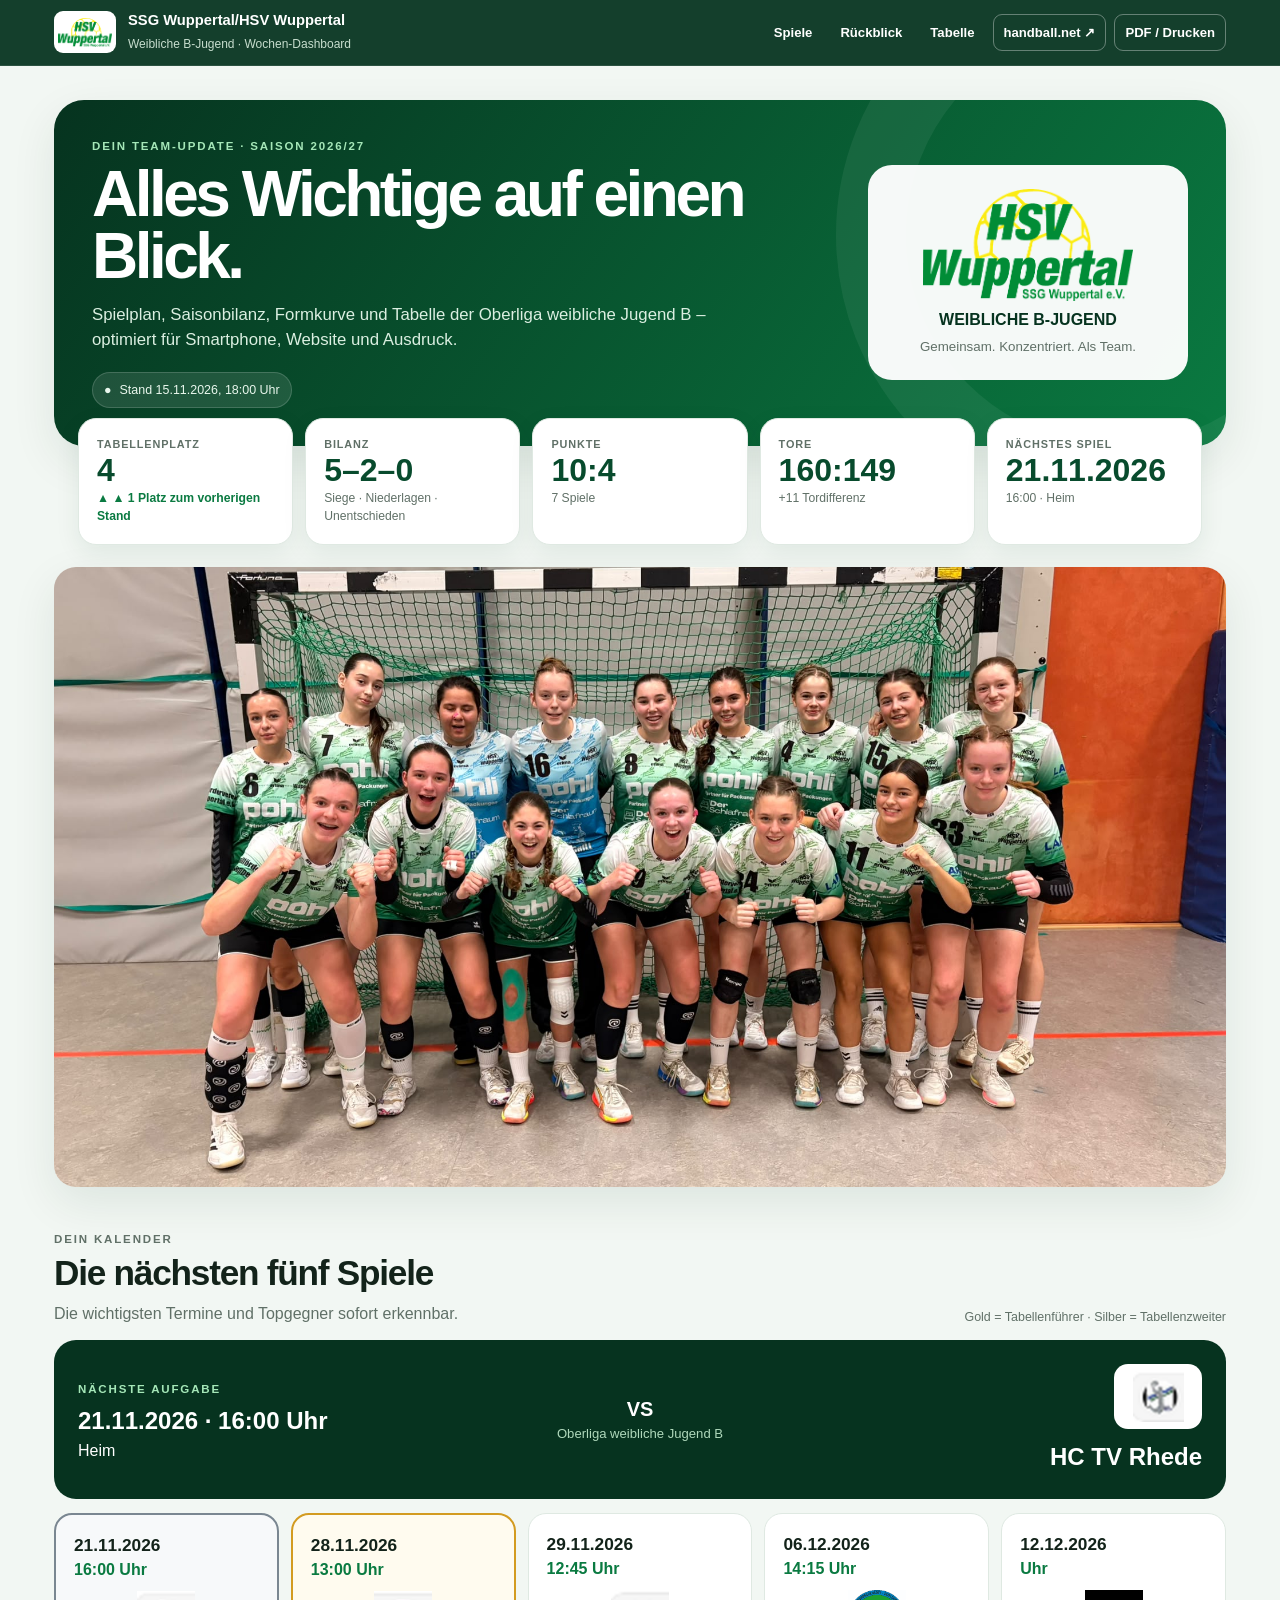
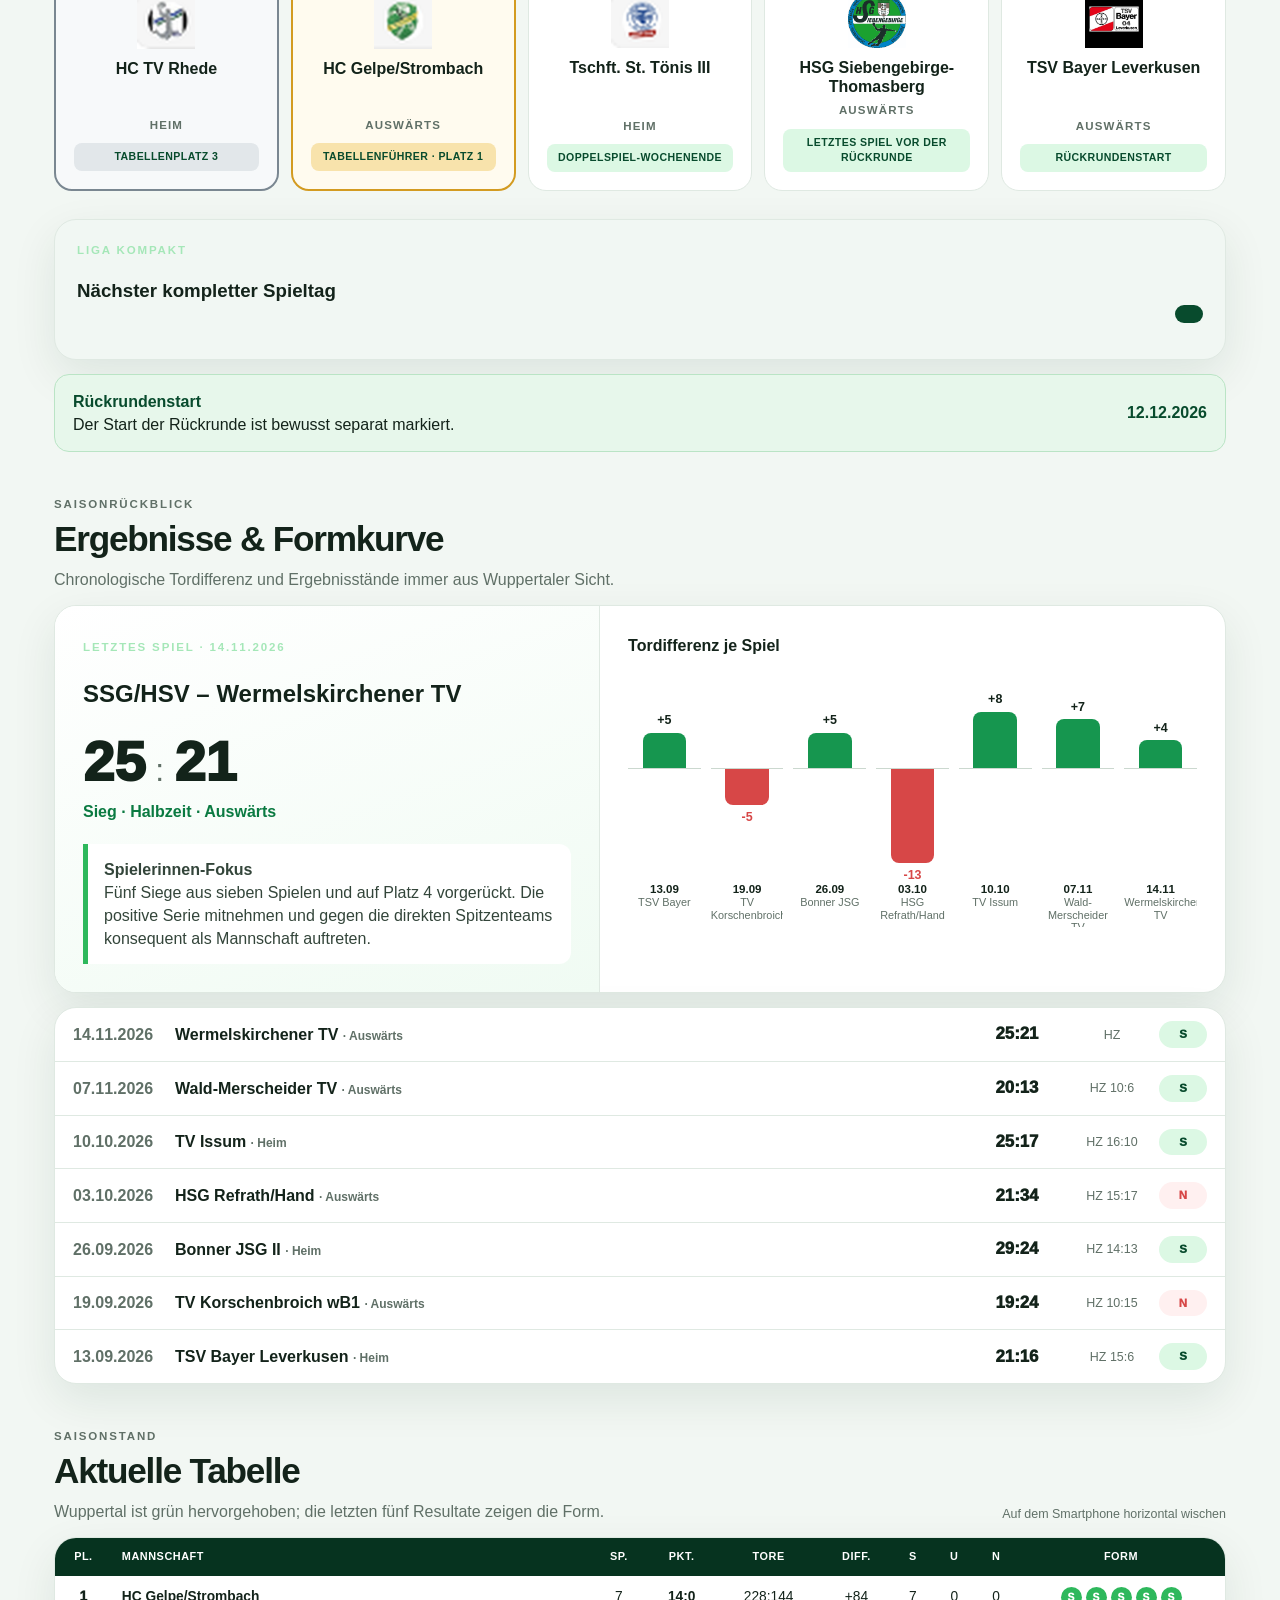
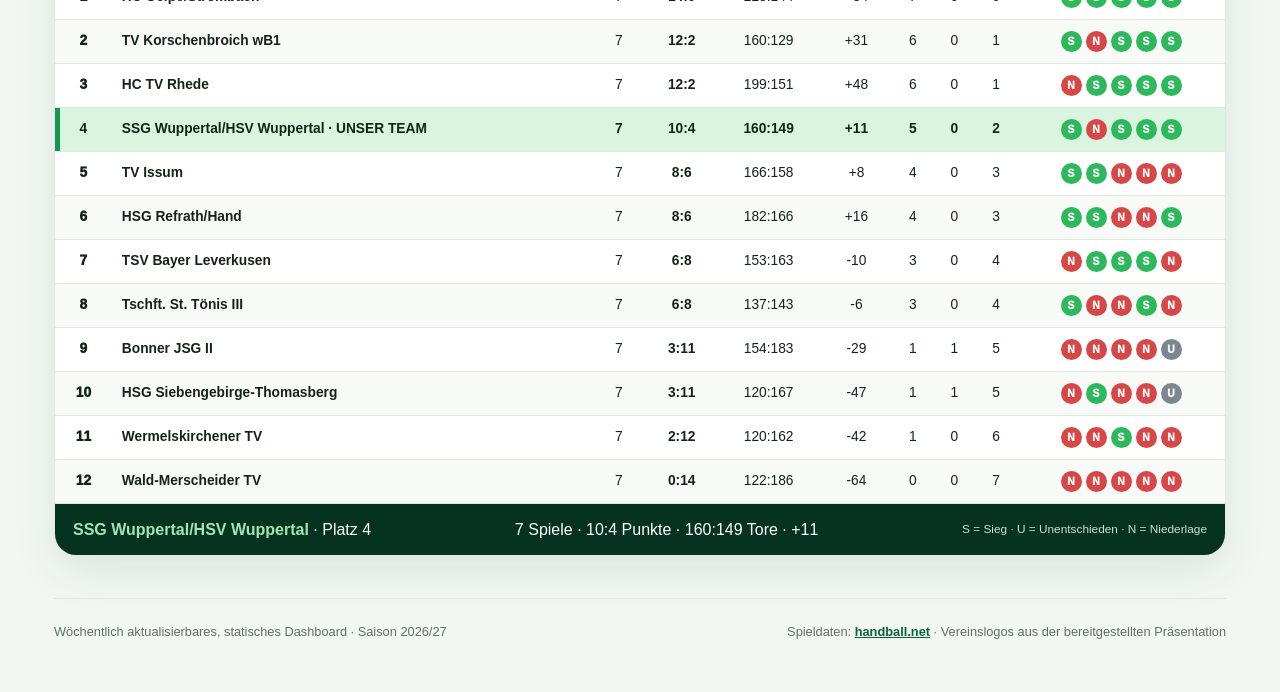
==== commit e4f61317: "Deploying to gh-pages from @ calewelt-gif/all4one@1a31dbd7b27010f0bc7758c1ba69d61c39240ad9 🚀" ====
--- a/dev/index.html
+++ b/dev/index.html
@@ -39,12 +39,14 @@
     </section>
 
     <section class="kpis" id="kpis" aria-label="Saisonkennzahlen"></section>
+<section class="team-photo-panel"><img src="hsvweiblichdamenB.png" alt="Teamfoto in der Sporthalle vor einem Handballtor"></section>
 
     <section class="section" id="spiele" aria-labelledby="spiele-title">
       <div class="section-head"><div><p class="eyebrow">Dein Kalender</p><h2 id="spiele-title">Die nächsten fünf Spiele</h2><p>Die wichtigsten Termine und Topgegner sofort erkennbar.</p></div><span class="section-note">Gold = Tabellenführer · Silber = Tabellenzweiter</span></div>
       <div class="next-game" id="next-game"></div>
       <div class="fixtures" id="fixtures"></div>
-      <div class="round-banner"><span><strong>Rückrundenstart</strong><br>Der Start der Rückrunde ist bewusst separat markiert.</span><strong id="round-date">12.12.2026</strong></div>
+      <div class="matchday-block"><div class="matchday-head"><div><p class="eyebrow">Liga kompakt</p><h3>Nächster kompletter Spieltag</h3></div><strong id="matchday-label"></strong></div><div id="matchday-games" class="matchday-games"></div></div>
+<div class="round-banner"><span><strong>Rückrundenstart</strong><br>Der Start der Rückrunde ist bewusst separat markiert.</span><strong id="round-date">12.12.2026</strong></div>
     </section>
 
     <section class="section" id="rueckblick" aria-labelledby="rueckblick-title">
--- a/dev/styles.css
+++ b/dev/styles.css
@@ -53,3 +53,7 @@
 @media(max-width:720px){.topbar-inner{padding:8px 14px}.nav a:not(.button){display:none}.brand span{display:none}main{padding:18px 14px 36px}.hero{padding:27px 22px}.hero-grid{grid-template-columns:1fr}.hero-logo-card{justify-self:start;width:170px;padding:12px}.hero-logo-card img{height:65px}.kpis{margin-top:12px;padding:0;grid-template-columns:repeat(2,1fr)}.kpi:last-child{grid-column:1/-1}.fixtures{grid-template-columns:1fr 1fr}.next-game{grid-template-columns:1fr;text-align:center}.next-game .side,.next-game .side:first-child,.next-game .side:last-child{text-align:center}.result-row{grid-template-columns:76px 1fr 70px 40px}.result-row .half{display:none}.section-head{align-items:start;flex-direction:column}.section-note{white-space:normal}.footer{align-items:flex-start;flex-direction:column}}
 @media(max-width:440px){.fixtures{grid-template-columns:1fr}.kpis{gap:8px}.kpi{padding:14px}.kpi strong{font-size:1.6rem}.result-row{grid-template-columns:1fr 66px 40px}.result-row .date{grid-column:1/-1;font-size:.72rem}.chart-wrap,.back-summary{padding:20px}.diff-chart{gap:4px}.chart-label{font-size:.58rem}}
 @media print{.topbar{position:static}.nav{display:none}body{background:#fff}.hero,.panel,.kpi{box-shadow:none}.section{break-inside:avoid}.table-scroll{overflow:visible}.standings{min-width:0;font-size:8pt}.footer{break-before:avoid}}
+
+.team-photo-panel{margin-top:22px;border-radius:var(--radius);overflow:hidden;box-shadow:var(--shadow)}.team-photo-panel img{display:block;width:100%;max-height:620px;object-fit:cover}
+
+.matchday-block{margin-top:28px;padding:22px;background:#f1f7f3;border:1px solid var(--line);border-radius:var(--radius);box-shadow:var(--shadow)}.matchday-head{display:flex;align-items:end;justify-content:space-between;gap:16px;margin-bottom:14px}.matchday-head>strong{background:var(--green-900);color:#fff;padding:9px 14px;border-radius:999px}.matchday-games{display:grid;gap:10px}.matchday-game{position:relative;background:#fff;border:1px solid var(--line);border-radius:16px;padding:13px 15px}.matchday-date{font-size:.78rem;color:var(--muted);margin-bottom:8px}.matchup{display:grid;grid-template-columns:1fr 78px 1fr;align-items:center;gap:12px}.matchup strong:first-child{text-align:right}.matchday-time{display:flex;flex-direction:column;align-items:center;background:#f3f5f4;border:1px solid var(--line);border-radius:10px;padding:5px;font-weight:800}.matchday-time small{font-size:.6rem}.our-match{border:2px solid var(--green-800);background:#f0faf4}.our-badge{position:absolute;right:10px;top:8px;background:var(--green-800);color:#fff;border-radius:999px;padding:3px 8px;font-size:.64rem;font-weight:800}@media(max-width:680px){.matchday-head{align-items:flex-start;flex-direction:column}.matchup{grid-template-columns:1fr 64px 1fr;gap:7px}.matchup strong{font-size:.78rem}.our-badge{position:static;display:inline-block;margin-top:8px}.team-photo-panel img{aspect-ratio:4/3}}
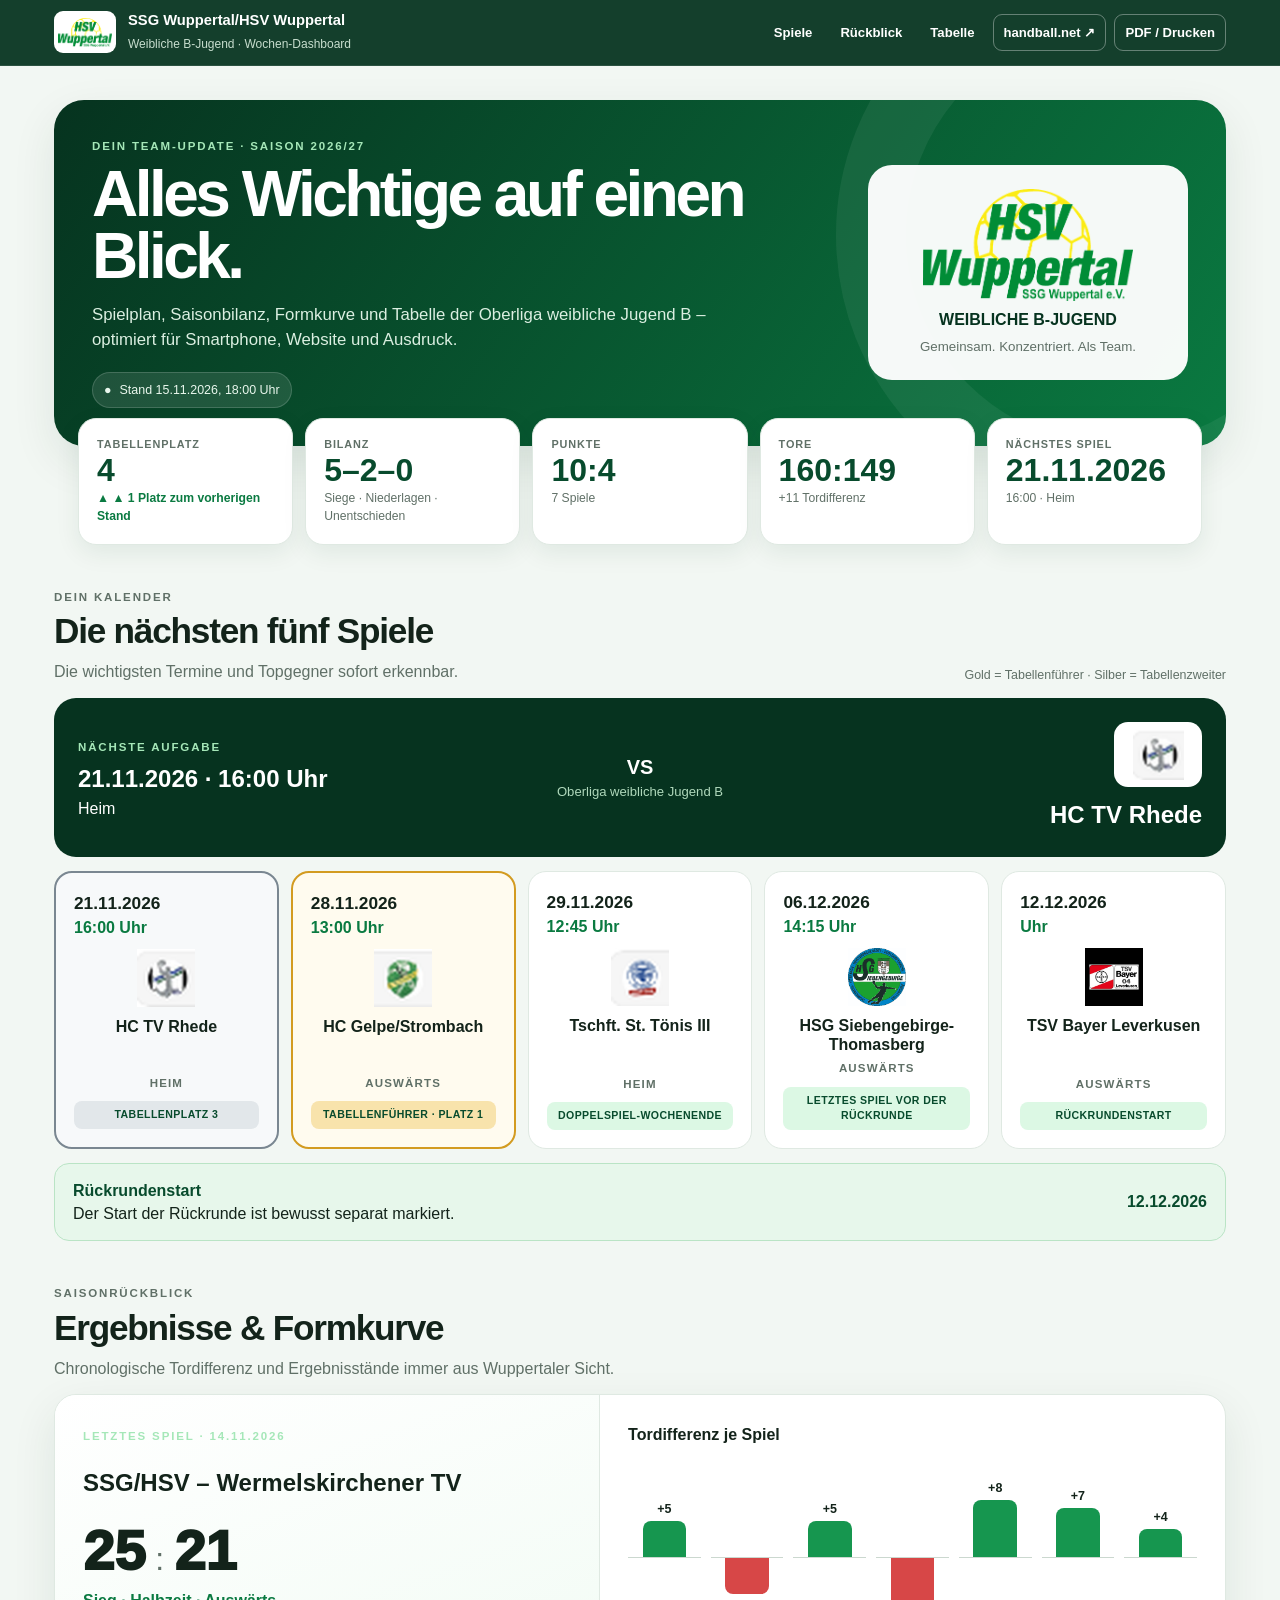
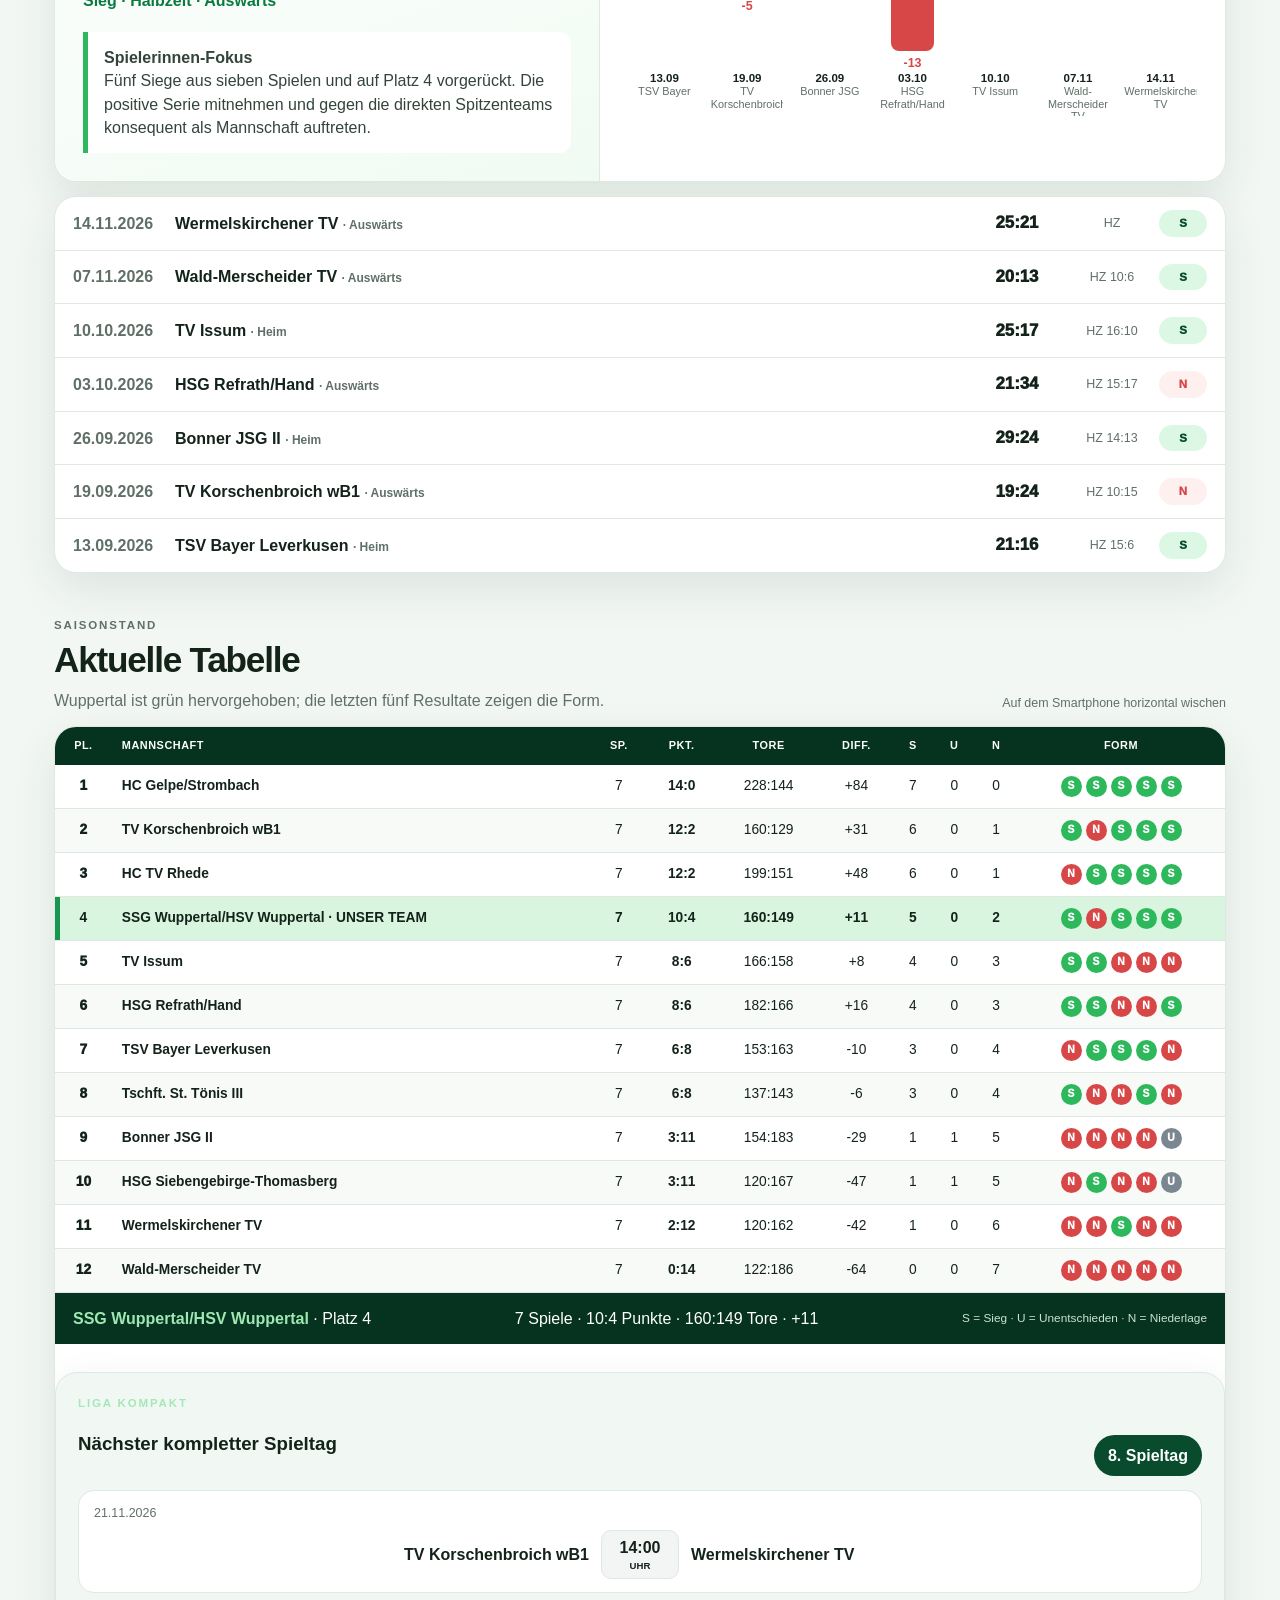
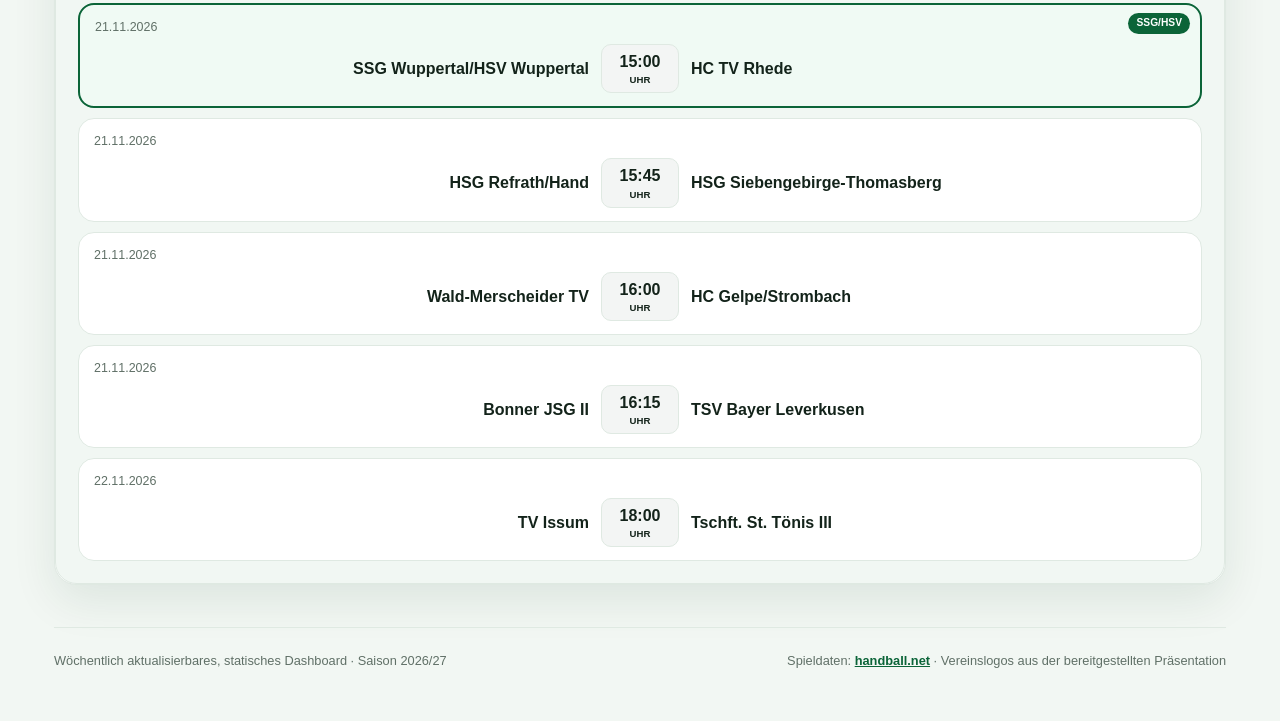
==== commit be05e454: "Deploying to gh-pages from @ calewelt-gif/all4one@db4adfa4eb22c6247ebf891e1a078c93ad8cdc63 🚀" ====
--- a/dev/index.html
+++ b/dev/index.html
@@ -39,14 +39,12 @@
     </section>
 
     <section class="kpis" id="kpis" aria-label="Saisonkennzahlen"></section>
-<section class="team-photo-panel"><img src="hsvweiblichdamenB.png" alt="Teamfoto in der Sporthalle vor einem Handballtor"></section>
 
     <section class="section" id="spiele" aria-labelledby="spiele-title">
       <div class="section-head"><div><p class="eyebrow">Dein Kalender</p><h2 id="spiele-title">Die nächsten fünf Spiele</h2><p>Die wichtigsten Termine und Topgegner sofort erkennbar.</p></div><span class="section-note">Gold = Tabellenführer · Silber = Tabellenzweiter</span></div>
       <div class="next-game" id="next-game"></div>
       <div class="fixtures" id="fixtures"></div>
-      <div class="matchday-block"><div class="matchday-head"><div><p class="eyebrow">Liga kompakt</p><h3>Nächster kompletter Spieltag</h3></div><strong id="matchday-label"></strong></div><div id="matchday-games" class="matchday-games"></div></div>
-<div class="round-banner"><span><strong>Rückrundenstart</strong><br>Der Start der Rückrunde ist bewusst separat markiert.</span><strong id="round-date">12.12.2026</strong></div>
+      <div class="round-banner"><span><strong>Rückrundenstart</strong><br>Der Start der Rückrunde ist bewusst separat markiert.</span><strong id="round-date">12.12.2026</strong></div>
     </section>
 
     <section class="section" id="rueckblick" aria-labelledby="rueckblick-title">
@@ -68,6 +66,10 @@
           </table>
         </div>
         <div class="table-summary" id="table-summary"></div>
+        <div class="matchday-block">
+          <div class="matchday-head"><div><p class="eyebrow">Liga kompakt</p><h3>Nächster kompletter Spieltag</h3></div><strong id="matchday-label"></strong></div>
+          <div id="matchday-games" class="matchday-games"></div>
+        </div>
       </div>
     </section>
 
--- a/dev/styles.css
+++ b/dev/styles.css
@@ -54,6 +54,5 @@
 @media(max-width:440px){.fixtures{grid-template-columns:1fr}.kpis{gap:8px}.kpi{padding:14px}.kpi strong{font-size:1.6rem}.result-row{grid-template-columns:1fr 66px 40px}.result-row .date{grid-column:1/-1;font-size:.72rem}.chart-wrap,.back-summary{padding:20px}.diff-chart{gap:4px}.chart-label{font-size:.58rem}}
 @media print{.topbar{position:static}.nav{display:none}body{background:#fff}.hero,.panel,.kpi{box-shadow:none}.section{break-inside:avoid}.table-scroll{overflow:visible}.standings{min-width:0;font-size:8pt}.footer{break-before:avoid}}
 
-.team-photo-panel{margin-top:22px;border-radius:var(--radius);overflow:hidden;box-shadow:var(--shadow)}.team-photo-panel img{display:block;width:100%;max-height:620px;object-fit:cover}
-
-.matchday-block{margin-top:28px;padding:22px;background:#f1f7f3;border:1px solid var(--line);border-radius:var(--radius);box-shadow:var(--shadow)}.matchday-head{display:flex;align-items:end;justify-content:space-between;gap:16px;margin-bottom:14px}.matchday-head>strong{background:var(--green-900);color:#fff;padding:9px 14px;border-radius:999px}.matchday-games{display:grid;gap:10px}.matchday-game{position:relative;background:#fff;border:1px solid var(--line);border-radius:16px;padding:13px 15px}.matchday-date{font-size:.78rem;color:var(--muted);margin-bottom:8px}.matchup{display:grid;grid-template-columns:1fr 78px 1fr;align-items:center;gap:12px}.matchup strong:first-child{text-align:right}.matchday-time{display:flex;flex-direction:column;align-items:center;background:#f3f5f4;border:1px solid var(--line);border-radius:10px;padding:5px;font-weight:800}.matchday-time small{font-size:.6rem}.our-match{border:2px solid var(--green-800);background:#f0faf4}.our-badge{position:absolute;right:10px;top:8px;background:var(--green-800);color:#fff;border-radius:999px;padding:3px 8px;font-size:.64rem;font-weight:800}@media(max-width:680px){.matchday-head{align-items:flex-start;flex-direction:column}.matchup{grid-template-columns:1fr 64px 1fr;gap:7px}.matchup strong{font-size:.78rem}.our-badge{position:static;display:inline-block;margin-top:8px}.team-photo-panel img{aspect-ratio:4/3}}
+.matchday-block{margin-top:28px;padding:22px;background:#f1f7f3;border:1px solid var(--line);border-radius:var(--radius);box-shadow:var(--shadow)}
+.matchday-head{display:flex;align-items:end;justify-content:space-between;gap:16px;margin-bottom:14px}.matchday-head>strong{background:var(--green-900);color:#fff;padding:9px 14px;border-radius:999px}.matchday-games{display:grid;gap:10px}.matchday-game{position:relative;background:#fff;border:1px solid var(--line);border-radius:16px;padding:13px 15px}.matchday-date{font-size:.78rem;color:var(--muted);margin-bottom:8px}.matchup{display:grid;grid-template-columns:1fr 78px 1fr;align-items:center;gap:12px}.matchup strong:first-child{text-align:right}.matchday-time{display:flex;flex-direction:column;align-items:center;background:#f3f5f4;border:1px solid var(--line);border-radius:10px;padding:5px;font-weight:800}.matchday-time small{font-size:.6rem}.our-match{border:2px solid var(--green-800);background:#f0faf4}.our-badge{position:absolute;right:10px;top:8px;background:var(--green-800);color:#fff;border-radius:999px;padding:3px 8px;font-size:.64rem;font-weight:800}@media(max-width:680px){.matchday-head{align-items:flex-start;flex-direction:column}.matchup{grid-template-columns:1fr 64px 1fr;gap:7px}.matchup strong{font-size:.78rem}.our-badge{position:static;display:inline-block;margin-top:8px}}
